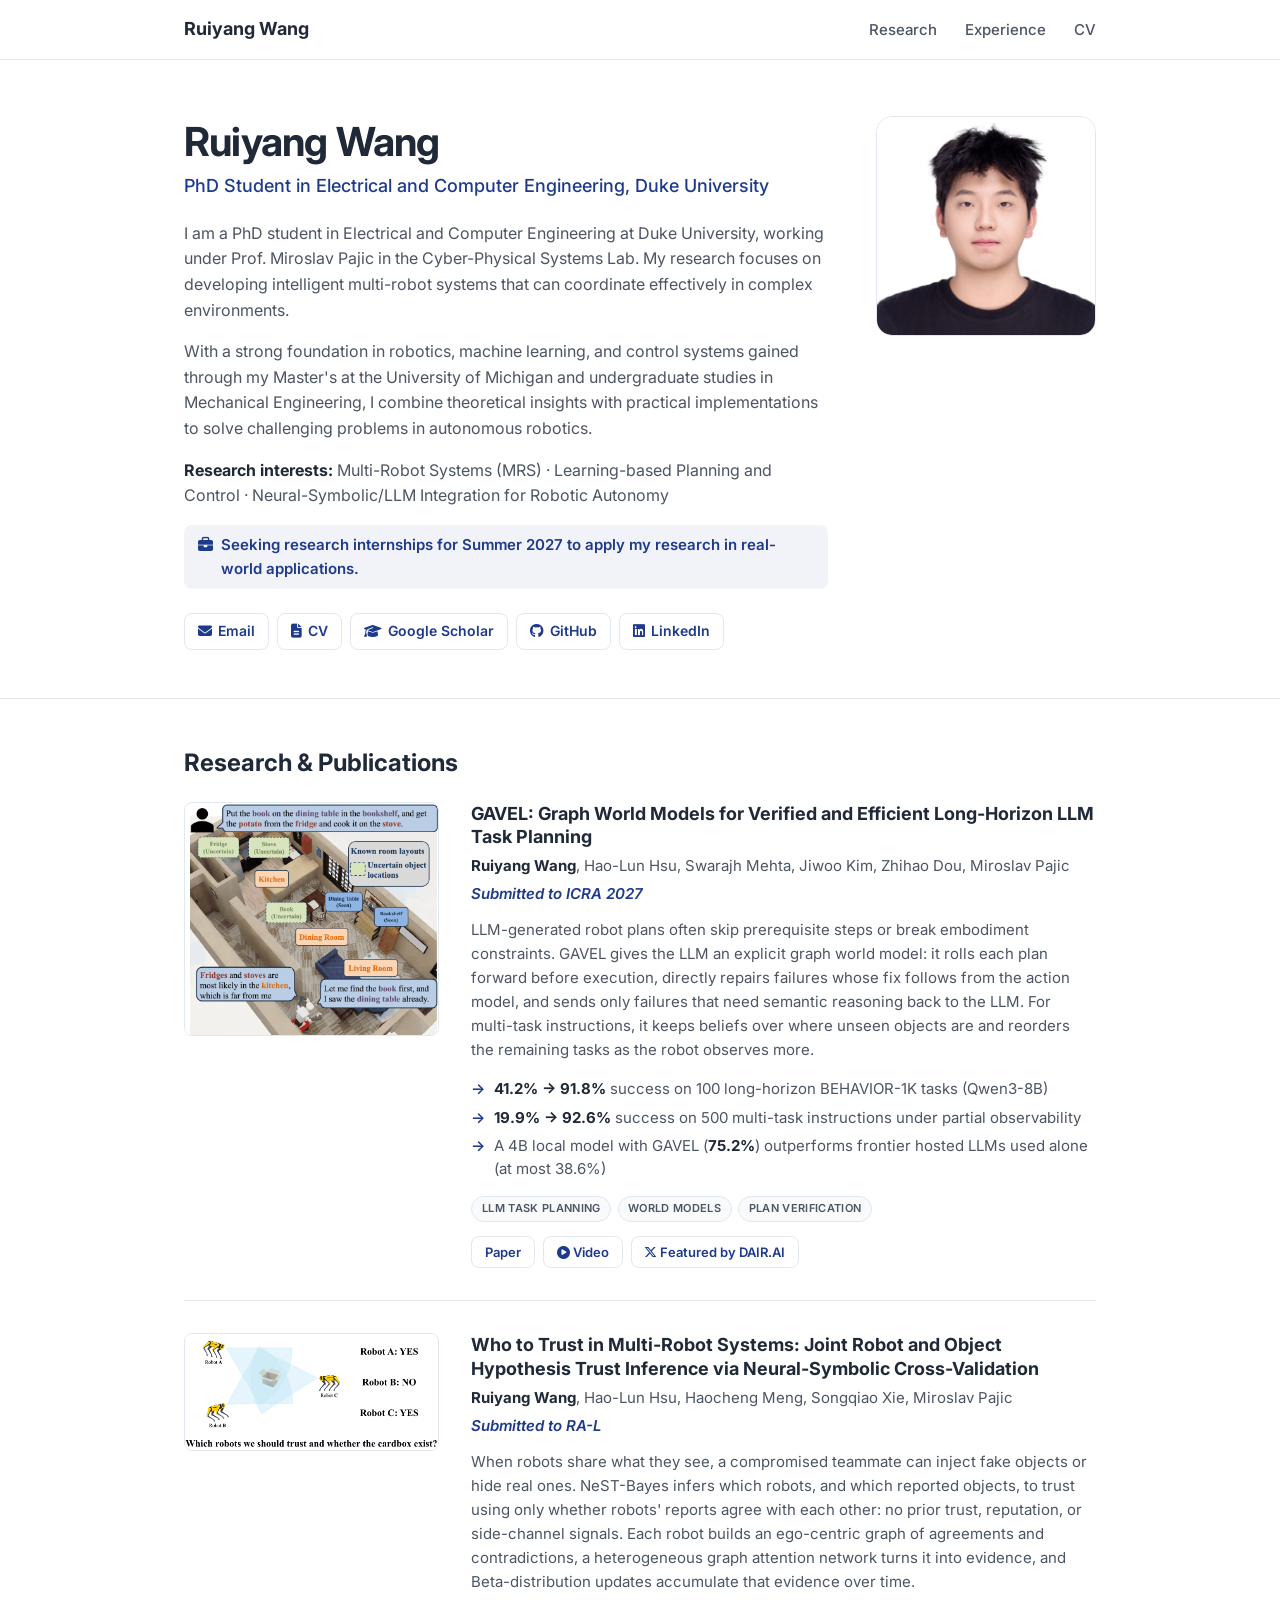
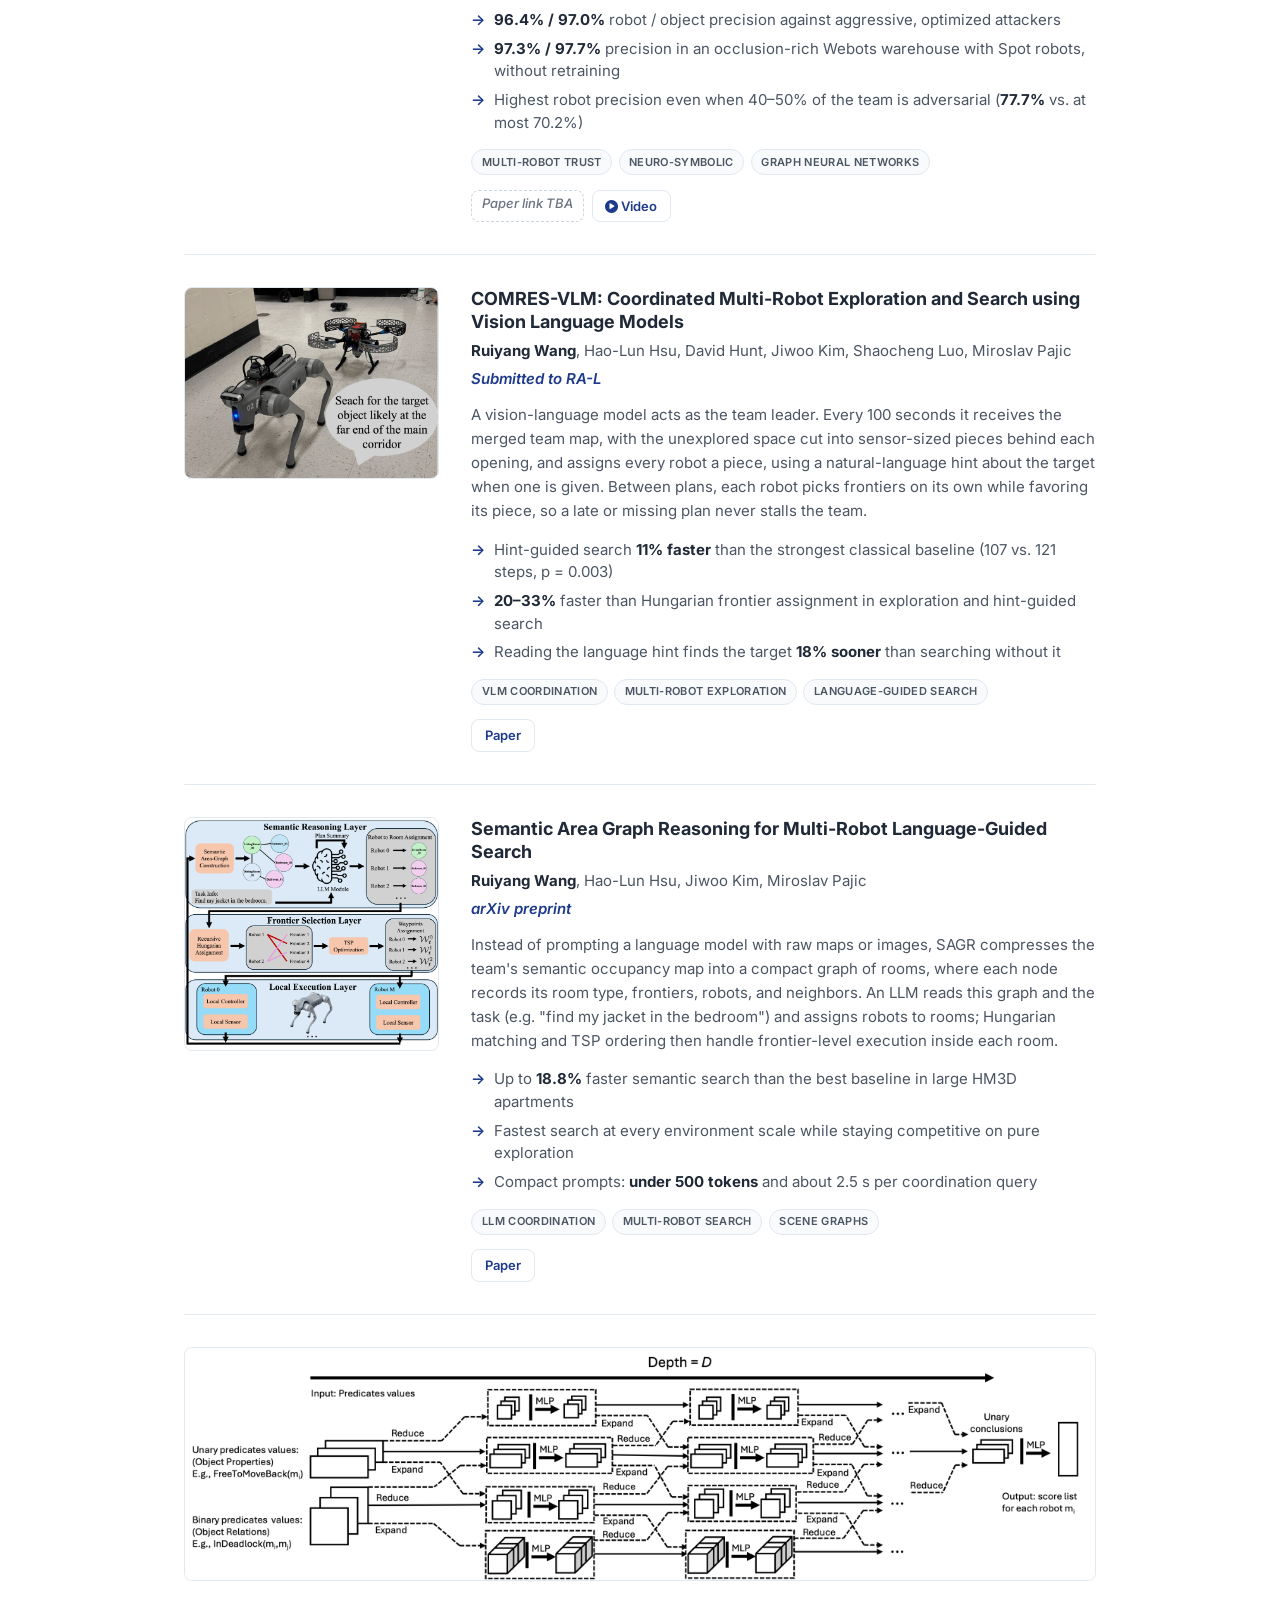
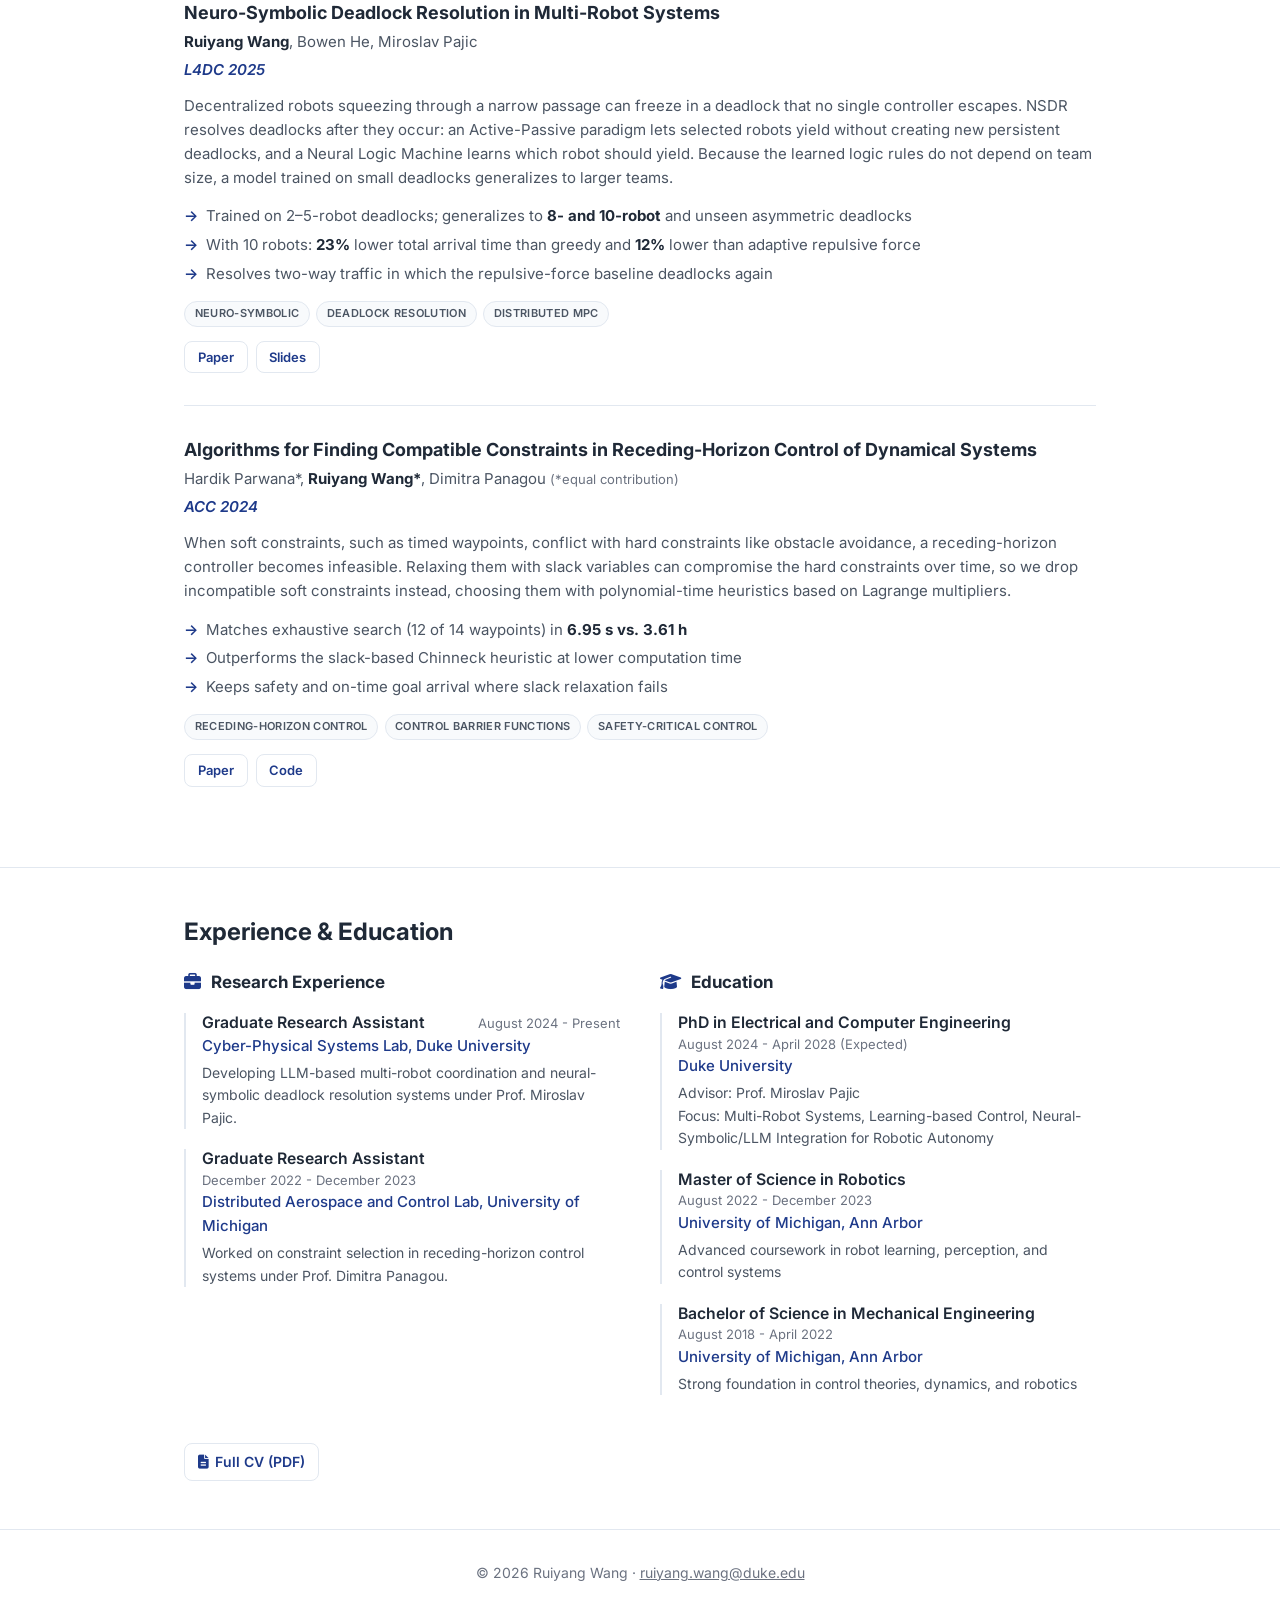
==== index.html @ 5eba997a "Add link-preview metadata and preview image Co-Authored-By: Claude Opus 5.5 (1M context) <noreply@an" ====
<!DOCTYPE html>
<html lang="en">
<head>
    <meta charset="UTF-8">
    <meta name="viewport" content="width=device-width, initial-scale=1.0">
    <title>Ruiyang Wang - Robotics PhD Student</title>
    <meta name="description" content="Duke ECE PhD student working on multi-robot systems, learning-based planning and control, and neural-symbolic/LLM integration for robotic autonomy.">
    <link rel="canonical" href="https://ruiyangwangw.github.io/">

    <!-- Link previews (LinkedIn, Slack, iMessage, email, X) -->
    <meta property="og:type" content="profile">
    <meta property="og:site_name" content="Ruiyang Wang">
    <meta property="og:title" content="Ruiyang Wang - Robotics PhD Student">
    <meta property="og:description" content="Duke ECE PhD student (Cyber-Physical Systems Lab) working on multi-robot systems, learning-based planning and control, and neural-symbolic/LLM integration for robotic autonomy. Seeking Summer 2027 research internships.">
    <meta property="og:url" content="https://ruiyangwangw.github.io/">
    <meta property="og:image" content="https://ruiyangwangw.github.io/assets/preview.jpg">
    <meta property="og:image:width" content="600">
    <meta property="og:image:height" content="600">
    <meta property="og:image:alt" content="Portrait of Ruiyang Wang">
    <meta name="twitter:card" content="summary">
    <meta name="twitter:title" content="Ruiyang Wang - Robotics PhD Student">
    <meta name="twitter:description" content="Duke ECE PhD student (Cyber-Physical Systems Lab) working on multi-robot systems, learning-based planning and control, and neural-symbolic/LLM integration for robotic autonomy. Seeking Summer 2027 research internships.">
    <meta name="twitter:image" content="https://ruiyangwangw.github.io/assets/preview.jpg">
    <link rel="stylesheet" href="css/style.css">
    <link href="https://fonts.googleapis.com/css2?family=Inter:wght@300;400;500;600;700&display=swap" rel="stylesheet">
    <link rel="stylesheet" href="https://cdnjs.cloudflare.com/ajax/libs/font-awesome/6.5.2/css/all.min.css">
</head>
<body>
    <!-- Navigation -->
    <nav class="navbar">
        <div class="nav-container">
            <a href="#home" class="nav-logo">Ruiyang Wang</a>
            <div class="nav-menu">
                <a href="#research" class="nav-link">Research</a>
                <a href="#experience" class="nav-link">Experience</a>
                <a href="assets/Ruiyang_Wang_Resume.pdf" class="nav-link" target="_blank" rel="noopener">CV</a>
            </div>
        </div>
    </nav>

    <main>
    <!-- Intro -->
    <section id="home" class="intro">
        <div class="container intro-content">
            <div class="intro-text">
                <h1 class="intro-name">Ruiyang Wang</h1>
                <p class="intro-role">PhD Student in Electrical and Computer Engineering, Duke University</p>
                <p class="intro-bio">
                    I am a PhD student in Electrical and Computer Engineering at Duke University, working under
                    Prof. Miroslav Pajic in the Cyber-Physical Systems Lab. My research focuses on developing
                    intelligent multi-robot systems that can coordinate effectively in complex environments.
                </p>
                <p class="intro-bio">
                    With a strong foundation in robotics, machine learning, and control systems gained through
                    my Master's at the University of Michigan and undergraduate studies in Mechanical Engineering,
                    I combine theoretical insights with practical implementations to solve challenging problems
                    in autonomous robotics.
                </p>
                <p class="intro-interests">
                    <strong>Research interests:</strong>
                    Multi-Robot Systems (MRS) · Learning-based Planning and Control · Neural-Symbolic/LLM Integration for Robotic Autonomy
                </p>
                <p class="intro-seeking">
                    <i class="fas fa-briefcase" aria-hidden="true"></i>
                    Seeking research internships for Summer 2027 to apply my research in real-world applications.
                </p>
                <div class="intro-links">
                    <a href="mailto:ruiyang.wang@duke.edu" class="link-button"><i class="fas fa-envelope" aria-hidden="true"></i> Email</a>
                    <a href="assets/Ruiyang_Wang_Resume.pdf" class="link-button" target="_blank" rel="noopener"><i class="fas fa-file-alt" aria-hidden="true"></i> CV</a>
                    <a href="https://scholar.google.com/citations?user=DU_sCn4AAAAJ&amp;hl=en" class="link-button" target="_blank" rel="noopener"><i class="fas fa-graduation-cap" aria-hidden="true"></i> Google Scholar</a>
                    <a href="https://github.com/RuiyangWangW" class="link-button" target="_blank" rel="noopener"><i class="fab fa-github" aria-hidden="true"></i> GitHub</a>
                    <a href="https://www.linkedin.com/in/ruiyang-wang-524124172/" class="link-button" target="_blank" rel="noopener"><i class="fab fa-linkedin" aria-hidden="true"></i> LinkedIn</a>
                </div>
            </div>
            <div class="intro-photo">
                <img src="assets/ruiyang.JPG" alt="Ruiyang Wang" class="profile-photo">
            </div>
        </div>
    </section>

    <!-- Research Section -->
    <!--
        Paper images live in assets/research/. An entry whose image is still missing can use a
        .media-placeholder div. Add class "media-wide" to an article whose figure is very wide
        so it spans the full width, or "no-media" for a text-only entry.
        Anything marked "is-placeholder" (venue, authors, paper/video links) is waiting for information.
    -->
    <section id="research" class="research">
        <div class="container">
            <h2 class="section-title">Research &amp; Publications</h2>
            <div class="research-list">
                <article class="research-item">
                    <div class="research-media">
                        <a href="assets/research/gavel.png" target="_blank" rel="noopener">
                            <img src="assets/research/gavel.png" alt="GAVEL example: a robot in an apartment with seen and uncertain object locations, reasoning about which task to do first" loading="lazy">
                        </a>
                    </div>
                    <div class="research-content">
                        <h3>GAVEL: Graph World Models for Verified and Efficient Long-Horizon LLM Task Planning</h3>
                        <p class="research-authors"><strong>Ruiyang Wang</strong>, Hao-Lun Hsu, Swarajh Mehta, Jiwoo Kim, Zhihao Dou, Miroslav Pajic</p>
                        <p class="research-venue">Submitted to ICRA 2027</p>
                        <p class="research-description">
                            LLM-generated robot plans often skip prerequisite steps or break embodiment constraints. GAVEL gives
                            the LLM an explicit graph world model: it rolls each plan forward before execution, directly repairs
                            failures whose fix follows from the action model, and sends only failures that need semantic
                            reasoning back to the LLM. For multi-task instructions, it keeps beliefs over where unseen objects
                            are and reorders the remaining tasks as the robot observes more.
                        </p>
                        <ul class="research-highlights">
                            <li><strong>41.2% → 91.8%</strong> success on 100 long-horizon BEHAVIOR-1K tasks (Qwen3-8B)</li>
                            <li><strong>19.9% → 92.6%</strong> success on 500 multi-task instructions under partial observability</li>
                            <li>A 4B local model with GAVEL (<strong>75.2%</strong>) outperforms frontier hosted LLMs used alone (at most 38.6%)</li>
                        </ul>
                        <div class="research-tags">
                            <span class="tech-tag">LLM Task Planning</span>
                            <span class="tech-tag">World Models</span>
                            <span class="tech-tag">Plan Verification</span>
                        </div>
                        <div class="research-links">
                            <a href="https://arxiv.org/pdf/2609.19315" class="research-link" target="_blank" rel="noopener">Paper</a>
                            <a href="assets/research/gavel-video.mp4" class="research-link" target="_blank" rel="noopener"><i class="fas fa-play-circle" aria-hidden="true"></i> Video</a>
                            <a href="https://x.com/dair_ai/status/2101494059898655108" class="research-link" target="_blank" rel="noopener"><i class="fab fa-x-twitter" aria-hidden="true"></i> Featured by DAIR.AI</a>
                        </div>
                    </div>
                </article>

                <article class="research-item">
                    <div class="research-media">
                        <a href="assets/research/nest-bayes.png" target="_blank" rel="noopener">
                            <img src="assets/research/nest-bayes.png" alt="Three robots report conflicting observations of a cardboard box: which robots should be trusted, and does the box exist?" loading="lazy">
                        </a>
                    </div>
                    <div class="research-content">
                        <h3>Who to Trust in Multi-Robot Systems: Joint Robot and Object Hypothesis Trust Inference via Neural-Symbolic Cross-Validation</h3>
                        <p class="research-authors"><strong>Ruiyang Wang</strong>, Hao-Lun Hsu, Haocheng Meng, Songqiao Xie, Miroslav Pajic</p>
                        <p class="research-venue">Submitted to RA-L</p>
                        <p class="research-description">
                            When robots share what they see, a compromised teammate can inject fake objects or hide real ones.
                            NeST-Bayes infers which robots, and which reported objects, to trust using only whether robots'
                            reports agree with each other: no prior trust, reputation, or side-channel signals. Each robot builds
                            an ego-centric graph of agreements and contradictions, a heterogeneous graph attention network turns
                            it into evidence, and Beta-distribution updates accumulate that evidence over time.
                        </p>
                        <ul class="research-highlights">
                            <li><strong>96.4% / 97.0%</strong> robot / object precision against aggressive, optimized attackers</li>
                            <li><strong>97.3% / 97.7%</strong> precision in an occlusion-rich Webots warehouse with Spot robots, without retraining</li>
                            <li>Highest robot precision even when 40–50% of the team is adversarial (<strong>77.7%</strong> vs. at most 70.2%)</li>
                        </ul>
                        <div class="research-tags">
                            <span class="tech-tag">Multi-Robot Trust</span>
                            <span class="tech-tag">Neuro-Symbolic</span>
                            <span class="tech-tag">Graph Neural Networks</span>
                        </div>
                        <div class="research-links">
                            <span class="research-link is-placeholder">Paper link TBA</span>
                            <a href="assets/research/nest-bayes-video.mp4" class="research-link" target="_blank" rel="noopener"><i class="fas fa-play-circle" aria-hidden="true"></i> Video</a>
                        </div>
                    </div>
                </article>

                <article class="research-item">
                    <div class="research-media">
                        <a href="assets/research/comres-vlm.jpg" target="_blank" rel="noopener">
                            <img src="assets/research/comres-vlm.jpg" alt="A Unitree Go2 quadruped and an X500 drone given a language hint to search for a target at the far end of the main corridor" loading="lazy">
                        </a>
                    </div>
                    <div class="research-content">
                        <h3>COMRES-VLM: Coordinated Multi-Robot Exploration and Search using Vision Language Models</h3>
                        <p class="research-authors"><strong>Ruiyang Wang</strong>, Hao-Lun Hsu, David Hunt, Jiwoo Kim, Shaocheng Luo, Miroslav Pajic</p>
                        <p class="research-venue">Submitted to RA-L</p>
                        <p class="research-description">
                            A vision-language model acts as the team leader. Every 100 seconds it receives the merged team map,
                            with the unexplored space cut into sensor-sized pieces behind each opening, and assigns every robot a
                            piece, using a natural-language hint about the target when one is given. Between plans, each robot
                            picks frontiers on its own while favoring its piece, so a late or missing plan never stalls the team.
                        </p>
                        <ul class="research-highlights">
                            <li>Hint-guided search <strong>11% faster</strong> than the strongest classical baseline (107 vs. 121 steps, p = 0.003)</li>
                            <li><strong>20–33%</strong> faster than Hungarian frontier assignment in exploration and hint-guided search</li>
                            <li>Reading the language hint finds the target <strong>18% sooner</strong> than searching without it</li>
                        </ul>
                        <div class="research-tags">
                            <span class="tech-tag">VLM Coordination</span>
                            <span class="tech-tag">Multi-Robot Exploration</span>
                            <span class="tech-tag">Language-Guided Search</span>
                        </div>
                        <div class="research-links">
                            <a href="https://arxiv.org/abs/2509.26324" class="research-link" target="_blank" rel="noopener">Paper</a>
                        </div>
                    </div>
                </article>

                <article class="research-item">
                    <div class="research-media">
                        <a href="assets/research/sagr.png" target="_blank" rel="noopener">
                            <img src="assets/research/sagr.png" alt="SAGR framework: a semantic reasoning layer where an LLM assigns robots to rooms from a semantic area graph, a frontier selection layer using recursive Hungarian assignment and TSP, and a local execution layer on each robot" loading="lazy">
                        </a>
                    </div>
                    <div class="research-content">
                        <h3>Semantic Area Graph Reasoning for Multi-Robot Language-Guided Search</h3>
                        <p class="research-authors"><strong>Ruiyang Wang</strong>, Hao-Lun Hsu, Jiwoo Kim, Miroslav Pajic</p>
                        <p class="research-venue">arXiv preprint</p>
                        <p class="research-description">
                            Instead of prompting a language model with raw maps or images, SAGR compresses the team's semantic
                            occupancy map into a compact graph of rooms, where each node records its room type, frontiers, robots,
                            and neighbors. An LLM reads this graph and the task (e.g. "find my jacket in the bedroom") and assigns
                            robots to rooms; Hungarian matching and TSP ordering then handle frontier-level execution inside each room.
                        </p>
                        <ul class="research-highlights">
                            <li>Up to <strong>18.8%</strong> faster semantic search than the best baseline in large HM3D apartments</li>
                            <li>Fastest search at every environment scale while staying competitive on pure exploration</li>
                            <li>Compact prompts: <strong>under 500 tokens</strong> and about 2.5 s per coordination query</li>
                        </ul>
                        <div class="research-tags">
                            <span class="tech-tag">LLM Coordination</span>
                            <span class="tech-tag">Multi-Robot Search</span>
                            <span class="tech-tag">Scene Graphs</span>
                        </div>
                        <div class="research-links">
                            <a href="https://arxiv.org/pdf/2604.16263" class="research-link" target="_blank" rel="noopener">Paper</a>
                        </div>
                    </div>
                </article>

                <article class="research-item media-wide">
                    <div class="research-media">
                        <a href="assets/research/nsdr.png" target="_blank" rel="noopener">
                            <img src="assets/research/nsdr.png" alt="Neural Logic Machine pipeline: unary and binary predicate values pass through expand/reduce MLP layers to produce a score for each robot" loading="lazy">
                        </a>
                    </div>
                    <div class="research-content">
                        <h3>Neuro-Symbolic Deadlock Resolution in Multi-Robot Systems</h3>
                        <p class="research-authors"><strong>Ruiyang Wang</strong>, Bowen He, Miroslav Pajic</p>
                        <p class="research-venue">L4DC 2025</p>
                        <p class="research-description">
                            Decentralized robots squeezing through a narrow passage can freeze in a deadlock that no single
                            controller escapes. NSDR resolves deadlocks after they occur: an Active-Passive paradigm lets selected
                            robots yield without creating new persistent deadlocks, and a Neural Logic Machine learns which robot
                            should yield. Because the learned logic rules do not depend on team size, a model trained on small
                            deadlocks generalizes to larger teams.
                        </p>
                        <ul class="research-highlights">
                            <li>Trained on 2–5-robot deadlocks; generalizes to <strong>8- and 10-robot</strong> and unseen asymmetric deadlocks</li>
                            <li>With 10 robots: <strong>23%</strong> lower total arrival time than greedy and <strong>12%</strong> lower than adaptive repulsive force</li>
                            <li>Resolves two-way traffic in which the repulsive-force baseline deadlocks again</li>
                        </ul>
                        <div class="research-tags">
                            <span class="tech-tag">Neuro-Symbolic</span>
                            <span class="tech-tag">Deadlock Resolution</span>
                            <span class="tech-tag">Distributed MPC</span>
                        </div>
                        <div class="research-links">
                            <a href="https://proceedings.mlr.press/v283/wang25f.html" class="research-link" target="_blank" rel="noopener">Paper</a>
                            <a href="assets/Deadlock Resolution of Multi-robot Systems using Neural Logic Machines.pptx" class="research-link">Slides</a>
                        </div>
                    </div>
                </article>

                <article class="research-item no-media">
                    <div class="research-content">
                        <h3>Algorithms for Finding Compatible Constraints in Receding-Horizon Control of Dynamical Systems</h3>
                        <p class="research-authors">Hardik Parwana*, <strong>Ruiyang Wang*</strong>, Dimitra Panagou <span class="equal-contrib">(*equal contribution)</span></p>
                        <p class="research-venue">ACC 2024</p>
                        <p class="research-description">
                            When soft constraints, such as timed waypoints, conflict with hard constraints like obstacle avoidance,
                            a receding-horizon controller becomes infeasible. Relaxing them with slack variables can compromise the hard
                            constraints over time, so we drop incompatible soft constraints instead, choosing them with polynomial-time
                            heuristics based on Lagrange multipliers.
                        </p>
                        <ul class="research-highlights">
                            <li>Matches exhaustive search (12 of 14 waypoints) in <strong>6.95 s vs. 3.61 h</strong></li>
                            <li>Outperforms the slack-based Chinneck heuristic at lower computation time</li>
                            <li>Keeps safety and on-time goal arrival where slack relaxation fails</li>
                        </ul>
                        <div class="research-tags">
                            <span class="tech-tag">Receding-Horizon Control</span>
                            <span class="tech-tag">Control Barrier Functions</span>
                            <span class="tech-tag">Safety-Critical Control</span>
                        </div>
                        <div class="research-links">
                            <a href="https://ieeexplore.ieee.org/abstract/document/10644243" class="research-link" target="_blank" rel="noopener">Paper</a>
                            <a href="https://github.com/RuiyangWangW/Compatible_Constraint_Selection" class="research-link" target="_blank" rel="noopener">Code</a>
                        </div>
                    </div>
                </article>
            </div>
        </div>
    </section>

    <!-- Experience & Education Section -->
    <section id="experience" class="experience">
        <div class="container">
            <h2 class="section-title">Experience &amp; Education</h2>
            <div class="experience-grid">
                <div class="timeline">
                    <h3><i class="fas fa-briefcase" aria-hidden="true"></i> Research Experience</h3>
                    <div class="timeline-item">
                        <div class="timeline-head">
                            <h4>Graduate Research Assistant</h4>
                            <span class="timeline-date">August 2024 - Present</span>
                        </div>
                        <p class="timeline-org">Cyber-Physical Systems Lab, Duke University</p>
                        <p class="timeline-desc">
                            Developing LLM-based multi-robot coordination and neural-symbolic
                            deadlock resolution systems under Prof. Miroslav Pajic.
                        </p>
                    </div>
                    <div class="timeline-item">
                        <div class="timeline-head">
                            <h4>Graduate Research Assistant</h4>
                            <span class="timeline-date">December 2022 - December 2023</span>
                        </div>
                        <p class="timeline-org">Distributed Aerospace and Control Lab, University of Michigan</p>
                        <p class="timeline-desc">
                            Worked on constraint selection in receding-horizon control systems
                            under Prof. Dimitra Panagou.
                        </p>
                    </div>
                </div>

                <div class="timeline">
                    <h3><i class="fas fa-graduation-cap" aria-hidden="true"></i> Education</h3>
                    <div class="timeline-item">
                        <div class="timeline-head">
                            <h4>PhD in Electrical and Computer Engineering</h4>
                            <span class="timeline-date">August 2024 - April 2028 (Expected)</span>
                        </div>
                        <p class="timeline-org">Duke University</p>
                        <p class="timeline-desc">
                            Advisor: Prof. Miroslav Pajic<br>
                            Focus: Multi-Robot Systems, Learning-based Control, Neural-Symbolic/LLM Integration for Robotic Autonomy
                        </p>
                    </div>
                    <div class="timeline-item">
                        <div class="timeline-head">
                            <h4>Master of Science in Robotics</h4>
                            <span class="timeline-date">August 2022 - December 2023</span>
                        </div>
                        <p class="timeline-org">University of Michigan, Ann Arbor</p>
                        <p class="timeline-desc">Advanced coursework in robot learning, perception, and control systems</p>
                    </div>
                    <div class="timeline-item">
                        <div class="timeline-head">
                            <h4>Bachelor of Science in Mechanical Engineering</h4>
                            <span class="timeline-date">August 2018 - April 2022</span>
                        </div>
                        <p class="timeline-org">University of Michigan, Ann Arbor</p>
                        <p class="timeline-desc">Strong foundation in control theories, dynamics, and robotics</p>
                    </div>
                </div>
            </div>
            <a href="assets/Ruiyang_Wang_Resume.pdf" class="link-button" target="_blank" rel="noopener"><i class="fas fa-file-alt" aria-hidden="true"></i> Full CV (PDF)</a>
        </div>
    </section>
    </main>

    <!-- Footer -->
    <footer class="footer">
        <div class="container">
            <p>&copy; 2026 Ruiyang Wang · <a href="mailto:ruiyang.wang@duke.edu">ruiyang.wang@duke.edu</a></p>
        </div>
    </footer>
</body>
</html>
---- css/style.css ----
/* Reset and Base Styles */
* {
    margin: 0;
    padding: 0;
    box-sizing: border-box;
}

:root {
    --primary-color: #1e3a8a;
    --secondary-color: #3b82f6;
    --text-primary: #1f2937;
    --text-secondary: #4b5563;
    --text-light: #6b7280;
    --background-primary: #ffffff;
    --background-secondary: #f8fafc;
    --background-accent: #f1f5f9;
    --border-color: #e2e8f0;
    --placeholder-color: #cbd5e1;
    --nav-height: 60px;
}

html {
    scroll-behavior: smooth;
}

@media (prefers-reduced-motion: reduce) {
    html {
        scroll-behavior: auto;
    }
}

body {
    font-family: 'Inter', -apple-system, BlinkMacSystemFont, 'Segoe UI', Roboto, sans-serif;
    font-size: 16px;
    line-height: 1.6;
    color: var(--text-primary);
    background-color: var(--background-primary);
}

a {
    color: var(--primary-color);
}

.container {
    max-width: 960px;
    margin: 0 auto;
    padding: 0 24px;
}

section {
    scroll-margin-top: var(--nav-height);
}

/* Typography */
h1, h2, h3, h4 {
    line-height: 1.3;
    color: var(--text-primary);
}

.section-title {
    font-size: 1.5rem;
    font-weight: 700;
    margin-bottom: 1.5rem;
}

/* Shared outlined link button (intro links, CV) */
.link-button {
    display: inline-flex;
    align-items: center;
    gap: 0.4rem;
    padding: 0.4rem 0.8rem;
    border: 1px solid var(--border-color);
    border-radius: 8px;
    background: var(--background-primary);
    color: var(--primary-color);
    font-size: 0.875rem;
    font-weight: 600;
    text-decoration: none;
    transition: background-color 0.2s ease, color 0.2s ease, border-color 0.2s ease;
}

.link-button:hover {
    background: var(--primary-color);
    border-color: var(--primary-color);
    color: white;
}

/* Navigation */
.navbar {
    position: sticky;
    top: 0;
    z-index: 100;
    height: var(--nav-height);
    background: rgba(255, 255, 255, 0.92);
    backdrop-filter: blur(10px);
    border-bottom: 1px solid var(--border-color);
}

.nav-container {
    max-width: 960px;
    height: 100%;
    margin: 0 auto;
    padding: 0 24px;
    display: flex;
    justify-content: space-between;
    align-items: center;
}

.nav-logo {
    font-size: 1.125rem;
    font-weight: 700;
    color: var(--text-primary);
    text-decoration: none;
}

.nav-menu {
    display: flex;
    gap: 1.75rem;
}

.nav-link {
    color: var(--text-secondary);
    font-size: 0.9375rem;
    font-weight: 500;
    text-decoration: none;
    transition: color 0.2s ease;
}

.nav-link:hover {
    color: var(--primary-color);
}

/* Intro */
.intro {
    padding: 3.5rem 0 3rem;
}

.intro-content {
    display: grid;
    grid-template-columns: minmax(0, 1fr) 220px;
    gap: 3rem;
    align-items: start;
}

.intro-name {
    font-size: 2.5rem;
    font-weight: 700;
    letter-spacing: -0.02em;
    margin-bottom: 0.25rem;
}

.intro-role {
    font-size: 1.125rem;
    font-weight: 500;
    color: var(--primary-color);
    margin-bottom: 1.25rem;
}

.intro-bio {
    color: var(--text-secondary);
    margin-bottom: 1rem;
}

.intro-interests {
    color: var(--text-secondary);
    margin-bottom: 1rem;
}

.intro-interests strong {
    color: var(--text-primary);
}

.intro-seeking {
    display: inline-flex;
    align-items: baseline;
    gap: 0.5rem;
    padding: 0.5rem 0.875rem;
    margin-bottom: 1.5rem;
    border-radius: 8px;
    background: rgba(30, 58, 138, 0.06);
    color: var(--primary-color);
    font-weight: 600;
    font-size: 0.9375rem;
}

.intro-links {
    display: flex;
    flex-wrap: wrap;
    gap: 0.5rem;
}

.profile-photo {
    display: block;
    width: 100%;
    aspect-ratio: 1;
    object-fit: cover;
    border-radius: 16px;
    border: 1px solid var(--border-color);
}

/* Sections below the intro */
.research,
.experience {
    padding: 3rem 0;
    border-top: 1px solid var(--border-color);
}

/* Research entries: image on the left (about 28%), text on the right */
.research-item {
    display: grid;
    grid-template-columns: 28% minmax(0, 1fr);
    gap: 2rem;
    padding: 2rem 0;
    border-top: 1px solid var(--border-color);
}

.research-item:first-child {
    border-top: none;
    padding-top: 0;
}

/* Visual slot: holds a linked <img>, a <video>, or .media-placeholder */
.research-media > a {
    display: block;
}

.research-media img,
.research-media video {
    display: block;
    width: 100%;
    height: auto;
    border: 1px solid var(--border-color);
    border-radius: 8px;
    background: var(--background-primary);
}

.media-placeholder {
    display: flex;
    flex-direction: column;
    align-items: center;
    justify-content: center;
    gap: 0.5rem;
    width: 100%;
    aspect-ratio: 16 / 10;
    padding: 1rem;
    border: 2px dashed var(--placeholder-color);
    border-radius: 8px;
    color: var(--text-light);
    font-size: 0.8125rem;
    text-align: center;
}

.media-placeholder i {
    font-size: 1.5rem;
    color: #94a3b8;
}

/* Very wide figures span the full width above the text */
.research-item.media-wide,
.research-item.no-media {
    grid-template-columns: minmax(0, 1fr);
}

.research-item.media-wide {
    gap: 1.25rem;
}

.research-content h3 {
    font-size: 1.125rem;
    font-weight: 700;
    margin-bottom: 0.35rem;
}

.research-authors {
    color: var(--text-secondary);
    font-size: 0.9375rem;
    margin-bottom: 0.25rem;
}

.research-authors strong {
    color: var(--text-primary);
}

.equal-contrib {
    color: var(--text-light);
    font-size: 0.8125rem;
}

.research-venue {
    color: var(--primary-color);
    font-size: 0.9375rem;
    font-weight: 600;
    font-style: italic;
    margin-bottom: 0.75rem;
}

.research-description {
    color: var(--text-secondary);
    font-size: 0.9375rem;
    margin-bottom: 0.75rem;
}

.research-highlights {
    list-style: none;
    margin-bottom: 0.75rem;
}

.research-highlights li {
    position: relative;
    padding: 0.2rem 0 0.2rem 1.4rem;
    color: var(--text-secondary);
    font-size: 0.9375rem;
    line-height: 1.5;
}

.research-highlights li::before {
    content: '→';
    position: absolute;
    left: 0;
    color: var(--primary-color);
    font-weight: 600;
}

.research-highlights strong {
    color: var(--text-primary);
}

.research-tags {
    display: flex;
    flex-wrap: wrap;
    gap: 0.4rem;
    margin-bottom: 0.9rem;
}

.tech-tag {
    padding: 0.2rem 0.6rem;
    border: 1px solid var(--border-color);
    border-radius: 999px;
    background: var(--background-secondary);
    color: var(--text-secondary);
    font-size: 0.6875rem;
    font-weight: 600;
    text-transform: uppercase;
    letter-spacing: 0.03em;
}

.research-links {
    display: flex;
    flex-wrap: wrap;
    gap: 0.5rem;
}

.research-link {
    padding: 0.3rem 0.8rem;
    border: 1px solid var(--border-color);
    border-radius: 8px;
    color: var(--primary-color);
    font-size: 0.8125rem;
    font-weight: 600;
    text-decoration: none;
    transition: background-color 0.2s ease, color 0.2s ease;
}

a.research-link:hover {
    background: var(--primary-color);
    border-color: var(--primary-color);
    color: white;
}

/* Fields still waiting for information */
.research-venue.is-placeholder,
.research-authors.is-placeholder,
.research-link.is-placeholder {
    display: inline-block;
    padding: 0.15rem 0.6rem;
    border: 1px dashed var(--placeholder-color);
    border-radius: 8px;
    color: var(--text-light);
    font-style: italic;
    font-weight: 500;
}

/* Experience & Education Section */
.experience-grid {
    display: grid;
    grid-template-columns: repeat(2, minmax(0, 1fr));
    gap: 2.5rem;
    margin-bottom: 1.75rem;
}

.timeline h3 {
    display: flex;
    align-items: center;
    gap: 0.6rem;
    font-size: 1.0625rem;
    font-weight: 700;
    margin-bottom: 1.25rem;
}

.timeline h3 i {
    color: var(--primary-color);
}

.timeline-item {
    padding-left: 1rem;
    margin-bottom: 1.25rem;
    border-left: 2px solid var(--border-color);
}

.timeline-head {
    display: flex;
    flex-wrap: wrap;
    justify-content: space-between;
    align-items: baseline;
    column-gap: 1rem;
}

.timeline-head h4 {
    font-size: 0.9875rem;
    font-weight: 600;
}

.timeline-date {
    color: var(--text-light);
    font-size: 0.8125rem;
    white-space: nowrap;
}

.timeline-org {
    color: var(--primary-color);
    font-size: 0.9375rem;
    font-weight: 500;
}

.timeline-desc {
    color: var(--text-secondary);
    font-size: 0.875rem;
    margin-top: 0.25rem;
}

/* Footer */
.footer {
    padding: 2rem 0;
    border-top: 1px solid var(--border-color);
    color: var(--text-light);
    font-size: 0.875rem;
    text-align: center;
}

.footer a {
    color: inherit;
}

/* Responsive Design */
@media (max-width: 768px) {
    .intro {
        padding-top: 2.5rem;
    }

    .intro-content {
        grid-template-columns: minmax(0, 1fr);
        gap: 1.5rem;
    }

    .intro-photo {
        order: -1;
    }

    .profile-photo {
        width: 140px;
    }

    .intro-name {
        font-size: 2rem;
    }

    .research-item {
        grid-template-columns: minmax(0, 1fr);
        gap: 1rem;
    }

    .experience-grid {
        grid-template-columns: minmax(0, 1fr);
        gap: 1.5rem;
    }
}

@media (max-width: 560px) {
    .nav-logo {
        display: none;
    }

    .nav-container {
        justify-content: center;
    }

    .nav-menu {
        gap: 1.25rem;
    }

    .container,
    .nav-container {
        padding: 0 16px;
    }
}
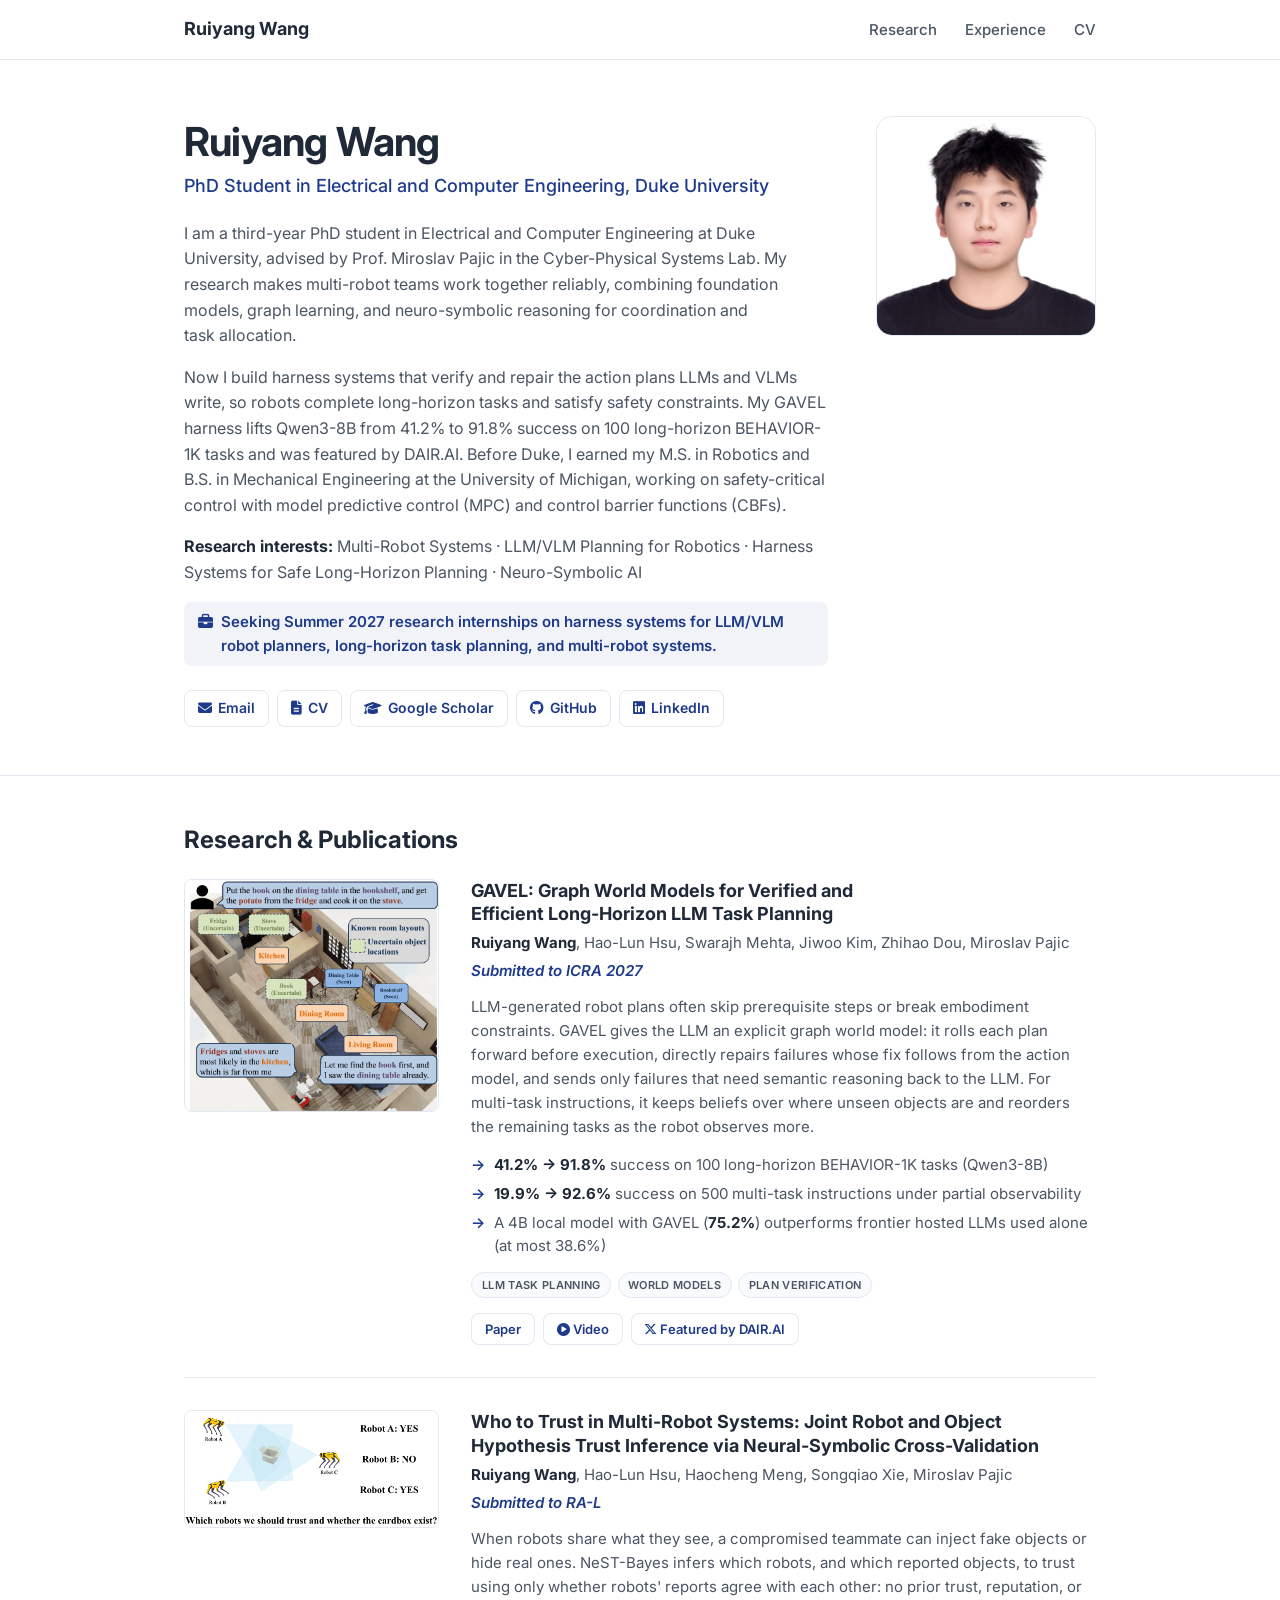
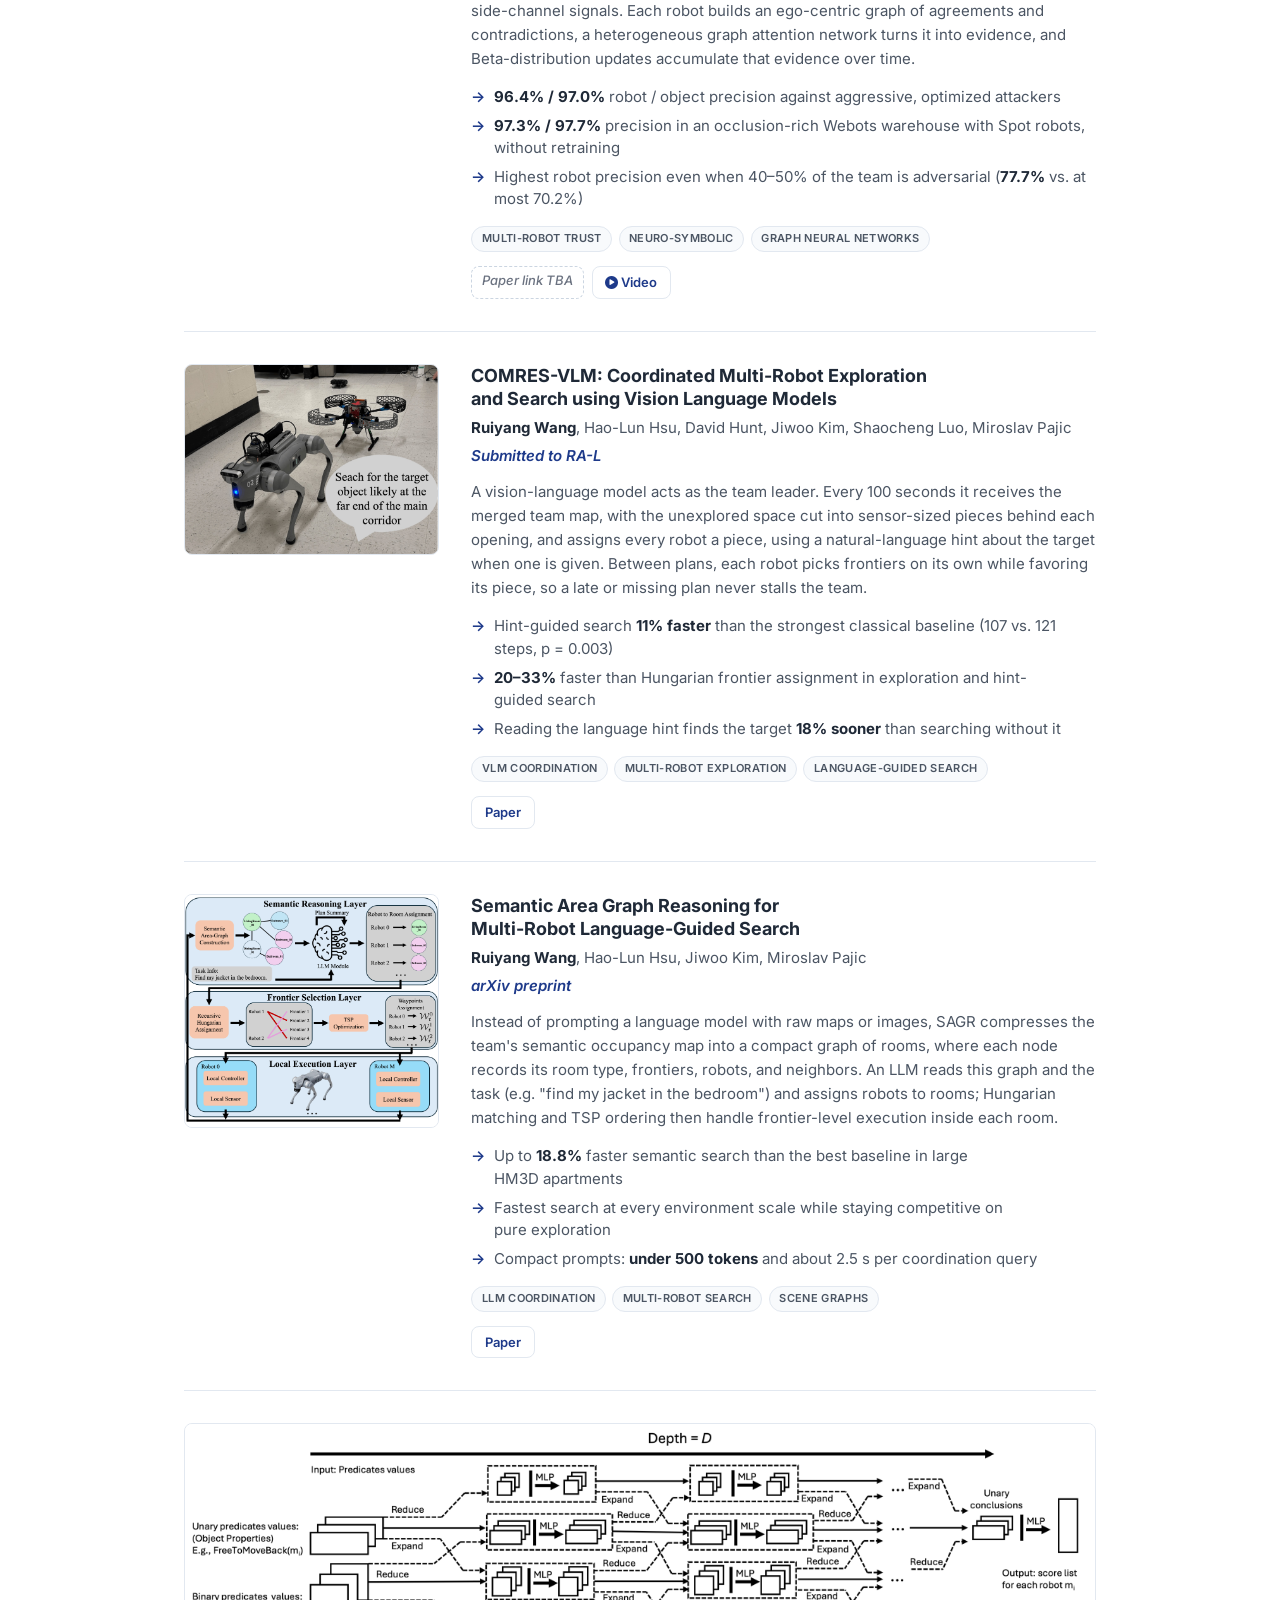
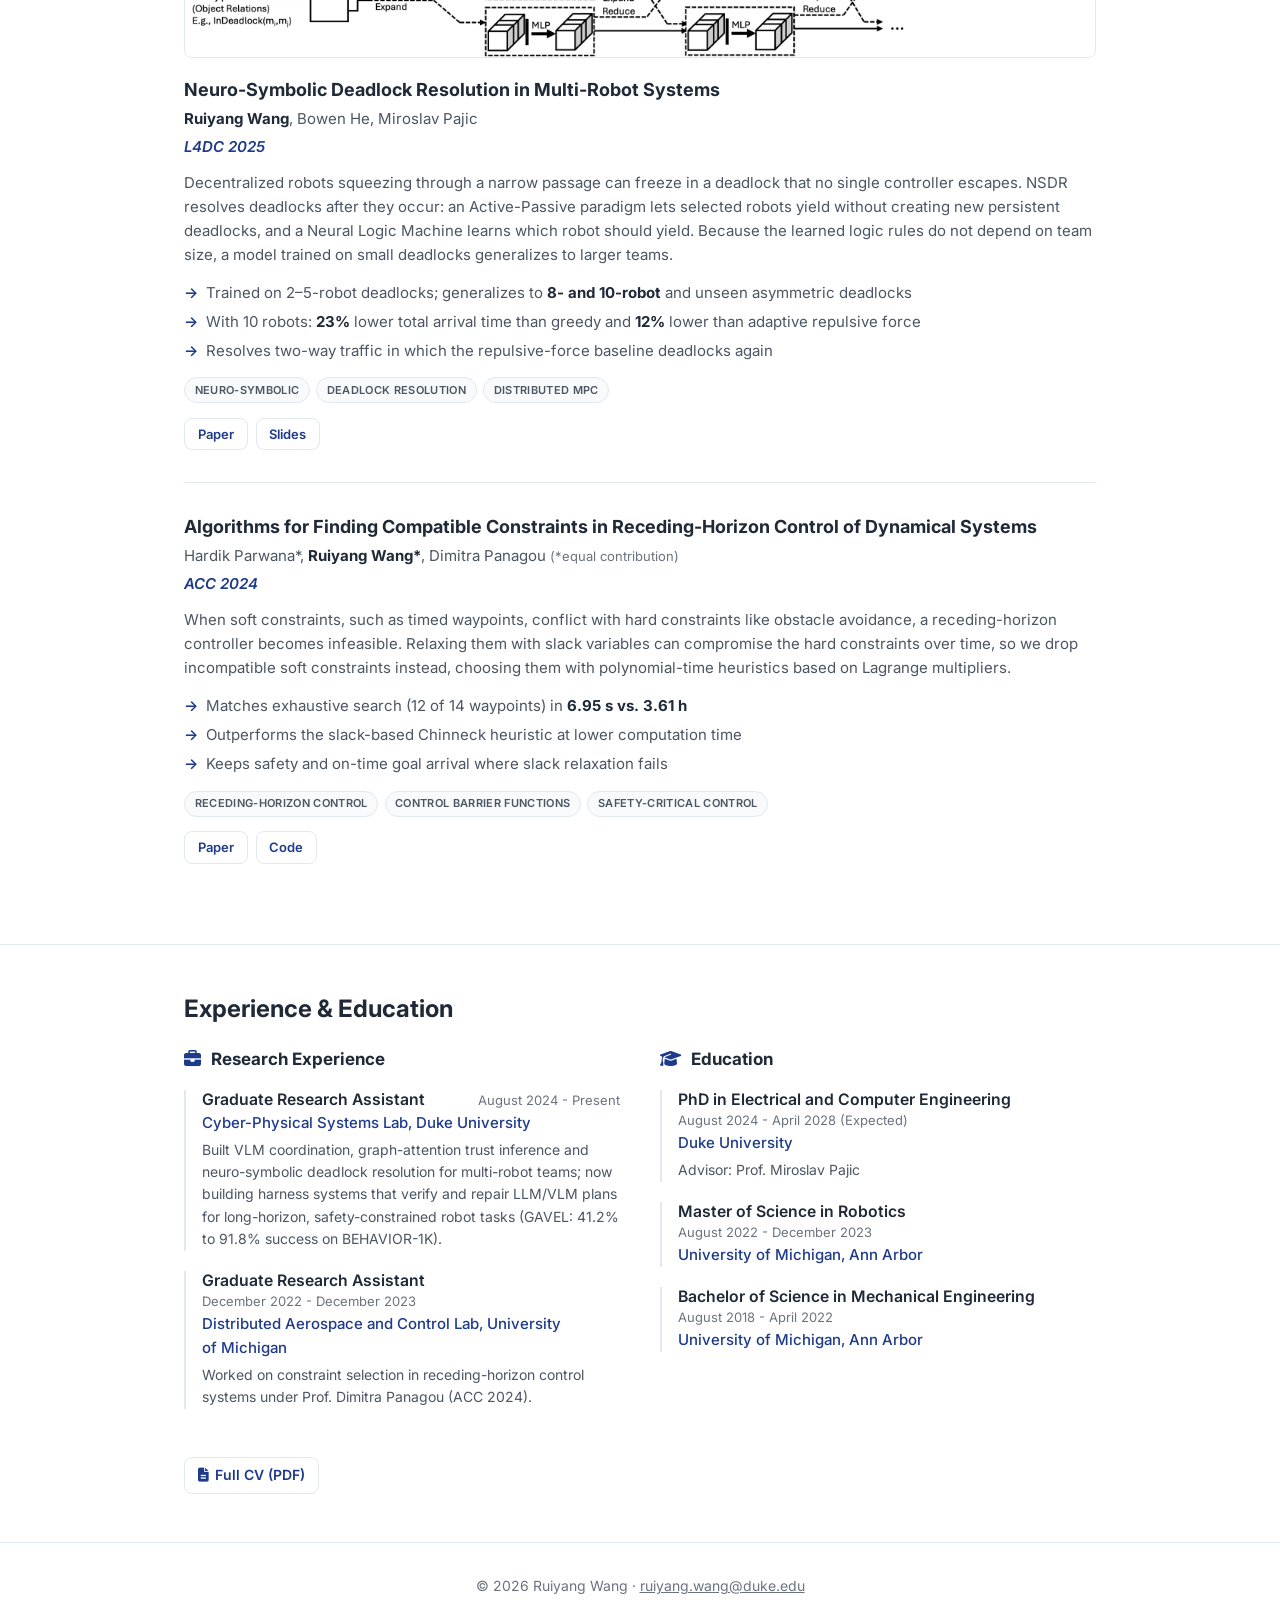
==== commit f5752373: "Rewrite intro bio, refresh experience, slides as PDF, fix orphan lines - New bio, research interests" ====
--- a/index.html
+++ b/index.html
@@ -4,14 +4,14 @@
     <meta charset="UTF-8">
     <meta name="viewport" content="width=device-width, initial-scale=1.0">
     <title>Ruiyang Wang - Robotics PhD Student</title>
-    <meta name="description" content="Duke ECE PhD student working on multi-robot systems, learning-based planning and control, and neural-symbolic/LLM integration for robotic autonomy.">
+    <meta name="description" content="Ruiyang Wang is a Duke ECE PhD student building harness systems for LLM/VLM robot planners, with work on multi-robot coordination, trust and deadlocks.">
     <link rel="canonical" href="https://ruiyangwangw.github.io/">
 
     <!-- Link previews (LinkedIn, Slack, iMessage, email, X) -->
     <meta property="og:type" content="profile">
     <meta property="og:site_name" content="Ruiyang Wang">
     <meta property="og:title" content="Ruiyang Wang - Robotics PhD Student">
-    <meta property="og:description" content="Duke ECE PhD student (Cyber-Physical Systems Lab) working on multi-robot systems, learning-based planning and control, and neural-symbolic/LLM integration for robotic autonomy. Seeking Summer 2027 research internships.">
+    <meta property="og:description" content="Ruiyang Wang is a Duke ECE PhD student building harness systems for LLM/VLM robot planners, with work on multi-robot coordination, trust and deadlocks. Seeking Summer 2027 research internships.">
     <meta property="og:url" content="https://ruiyangwangw.github.io/">
     <meta property="og:image" content="https://ruiyangwangw.github.io/assets/preview.jpg">
     <meta property="og:image:width" content="600">
@@ -19,7 +19,7 @@
     <meta property="og:image:alt" content="Portrait of Ruiyang Wang">
     <meta name="twitter:card" content="summary">
     <meta name="twitter:title" content="Ruiyang Wang - Robotics PhD Student">
-    <meta name="twitter:description" content="Duke ECE PhD student (Cyber-Physical Systems Lab) working on multi-robot systems, learning-based planning and control, and neural-symbolic/LLM integration for robotic autonomy. Seeking Summer 2027 research internships.">
+    <meta name="twitter:description" content="Ruiyang Wang is a Duke ECE PhD student building harness systems for LLM/VLM robot planners, with work on multi-robot coordination, trust and deadlocks. Seeking Summer 2027 research internships.">
     <meta name="twitter:image" content="https://ruiyangwangw.github.io/assets/preview.jpg">
     <link rel="stylesheet" href="css/style.css">
     <link href="https://fonts.googleapis.com/css2?family=Inter:wght@300;400;500;600;700&display=swap" rel="stylesheet">
@@ -46,23 +46,26 @@
                 <h1 class="intro-name">Ruiyang Wang</h1>
                 <p class="intro-role">PhD Student in Electrical and Computer Engineering, Duke University</p>
                 <p class="intro-bio">
-                    I am a PhD student in Electrical and Computer Engineering at Duke University, working under
-                    Prof. Miroslav Pajic in the Cyber-Physical Systems Lab. My research focuses on developing
-                    intelligent multi-robot systems that can coordinate effectively in complex environments.
+                    I am a third-year PhD student in Electrical and Computer Engineering at Duke University,
+                    advised by Prof. Miroslav Pajic in the Cyber-Physical Systems Lab. My research makes
+                    multi-robot teams work together reliably, combining foundation models, graph learning, and
+                    neuro-symbolic reasoning for coordination and task allocation.
                 </p>
                 <p class="intro-bio">
-                    With a strong foundation in robotics, machine learning, and control systems gained through
-                    my Master's at the University of Michigan and undergraduate studies in Mechanical Engineering,
-                    I combine theoretical insights with practical implementations to solve challenging problems
-                    in autonomous robotics.
+                    Now I build harness systems that verify and repair the action plans LLMs and VLMs write,
+                    so robots complete long-horizon tasks and satisfy safety constraints. My GAVEL harness
+                    lifts Qwen3-8B from 41.2% to 91.8% success on 100 long-horizon BEHAVIOR-1K tasks and was
+                    featured by DAIR.AI. Before Duke, I earned my M.S. in Robotics and B.S. in Mechanical
+                    Engineering at the University of Michigan, working on
+                    safety-critical control with model predictive control (MPC) and control barrier functions (CBFs).
                 </p>
                 <p class="intro-interests">
                     <strong>Research interests:</strong>
-                    Multi-Robot Systems (MRS) · Learning-based Planning and Control · Neural-Symbolic/LLM Integration for Robotic Autonomy
+                    Multi-Robot Systems · LLM/VLM Planning for Robotics · Harness Systems for Safe Long-Horizon Planning · Neuro-Symbolic AI
                 </p>
                 <p class="intro-seeking">
                     <i class="fas fa-briefcase" aria-hidden="true"></i>
-                    Seeking research internships for Summer 2027 to apply my research in real-world applications.
+                    Seeking Summer 2027 research internships on harness systems for LLM/VLM robot planners, long-horizon task planning, and multi-robot systems.
                 </p>
                 <div class="intro-links">
                     <a href="mailto:ruiyang.wang@duke.edu" class="link-button"><i class="fas fa-envelope" aria-hidden="true"></i> Email</a>
@@ -251,7 +254,7 @@
                         </div>
                         <div class="research-links">
                             <a href="https://proceedings.mlr.press/v283/wang25f.html" class="research-link" target="_blank" rel="noopener">Paper</a>
-                            <a href="assets/Deadlock Resolution of Multi-robot Systems using Neural Logic Machines.pptx" class="research-link">Slides</a>
+                            <a href="assets/nsdr-slides.pdf" class="research-link" target="_blank" rel="noopener">Slides</a>
                         </div>
                     </div>
                 </article>
@@ -301,8 +304,10 @@
                         </div>
                         <p class="timeline-org">Cyber-Physical Systems Lab, Duke University</p>
                         <p class="timeline-desc">
-                            Developing LLM-based multi-robot coordination and neural-symbolic
-                            deadlock resolution systems under Prof. Miroslav Pajic.
+                            Built VLM coordination, graph-attention trust inference and neuro-symbolic
+                            deadlock resolution for multi-robot teams; now building harness systems that
+                            verify and repair LLM/VLM plans for long-horizon, safety-constrained robot tasks
+                            (GAVEL: 41.2% to 91.8% success on BEHAVIOR-1K).
                         </p>
                     </div>
                     <div class="timeline-item">
@@ -313,7 +318,7 @@
                         <p class="timeline-org">Distributed Aerospace and Control Lab, University of Michigan</p>
                         <p class="timeline-desc">
                             Worked on constraint selection in receding-horizon control systems
-                            under Prof. Dimitra Panagou.
+                            under Prof. Dimitra Panagou (ACC 2024).
                         </p>
                     </div>
                 </div>
@@ -326,10 +331,7 @@
                             <span class="timeline-date">August 2024 - April 2028 (Expected)</span>
                         </div>
                         <p class="timeline-org">Duke University</p>
-                        <p class="timeline-desc">
-                            Advisor: Prof. Miroslav Pajic<br>
-                            Focus: Multi-Robot Systems, Learning-based Control, Neural-Symbolic/LLM Integration for Robotic Autonomy
-                        </p>
+                        <p class="timeline-desc">Advisor: Prof. Miroslav Pajic</p>
                     </div>
                     <div class="timeline-item">
                         <div class="timeline-head">
@@ -337,7 +339,6 @@
                             <span class="timeline-date">August 2022 - December 2023</span>
                         </div>
                         <p class="timeline-org">University of Michigan, Ann Arbor</p>
-                        <p class="timeline-desc">Advanced coursework in robot learning, perception, and control systems</p>
                     </div>
                     <div class="timeline-item">
                         <div class="timeline-head">
@@ -345,7 +346,6 @@
                             <span class="timeline-date">August 2018 - April 2022</span>
                         </div>
                         <p class="timeline-org">University of Michigan, Ann Arbor</p>
-                        <p class="timeline-desc">Strong foundation in control theories, dynamics, and robotics</p>
                     </div>
                 </div>
             </div>
--- a/css/style.css
+++ b/css/style.css
@@ -55,6 +55,12 @@
 h1, h2, h3, h4 {
     line-height: 1.3;
     color: var(--text-primary);
+    text-wrap: balance;
+}
+
+/* Avoid a lone word on the last line of paragraphs and list items */
+p, li {
+    text-wrap: pretty;
 }
 
 .section-title {
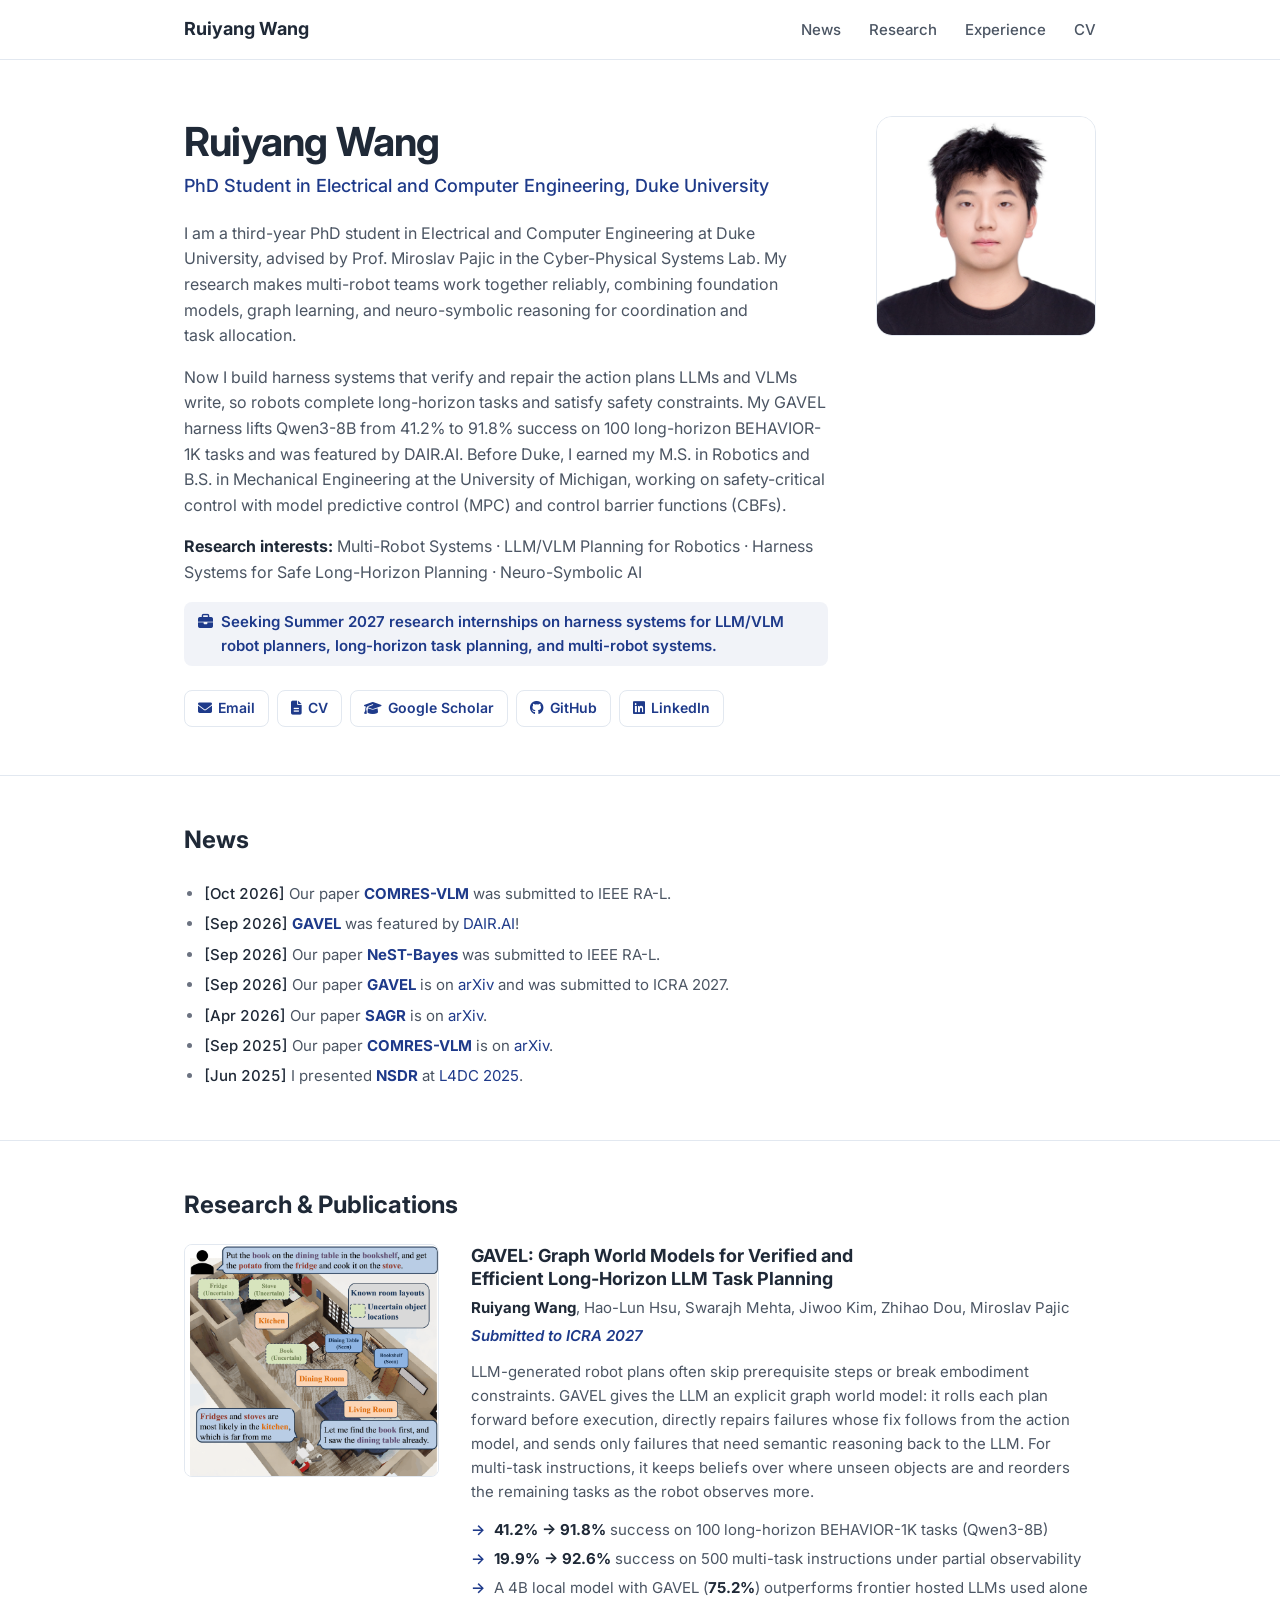
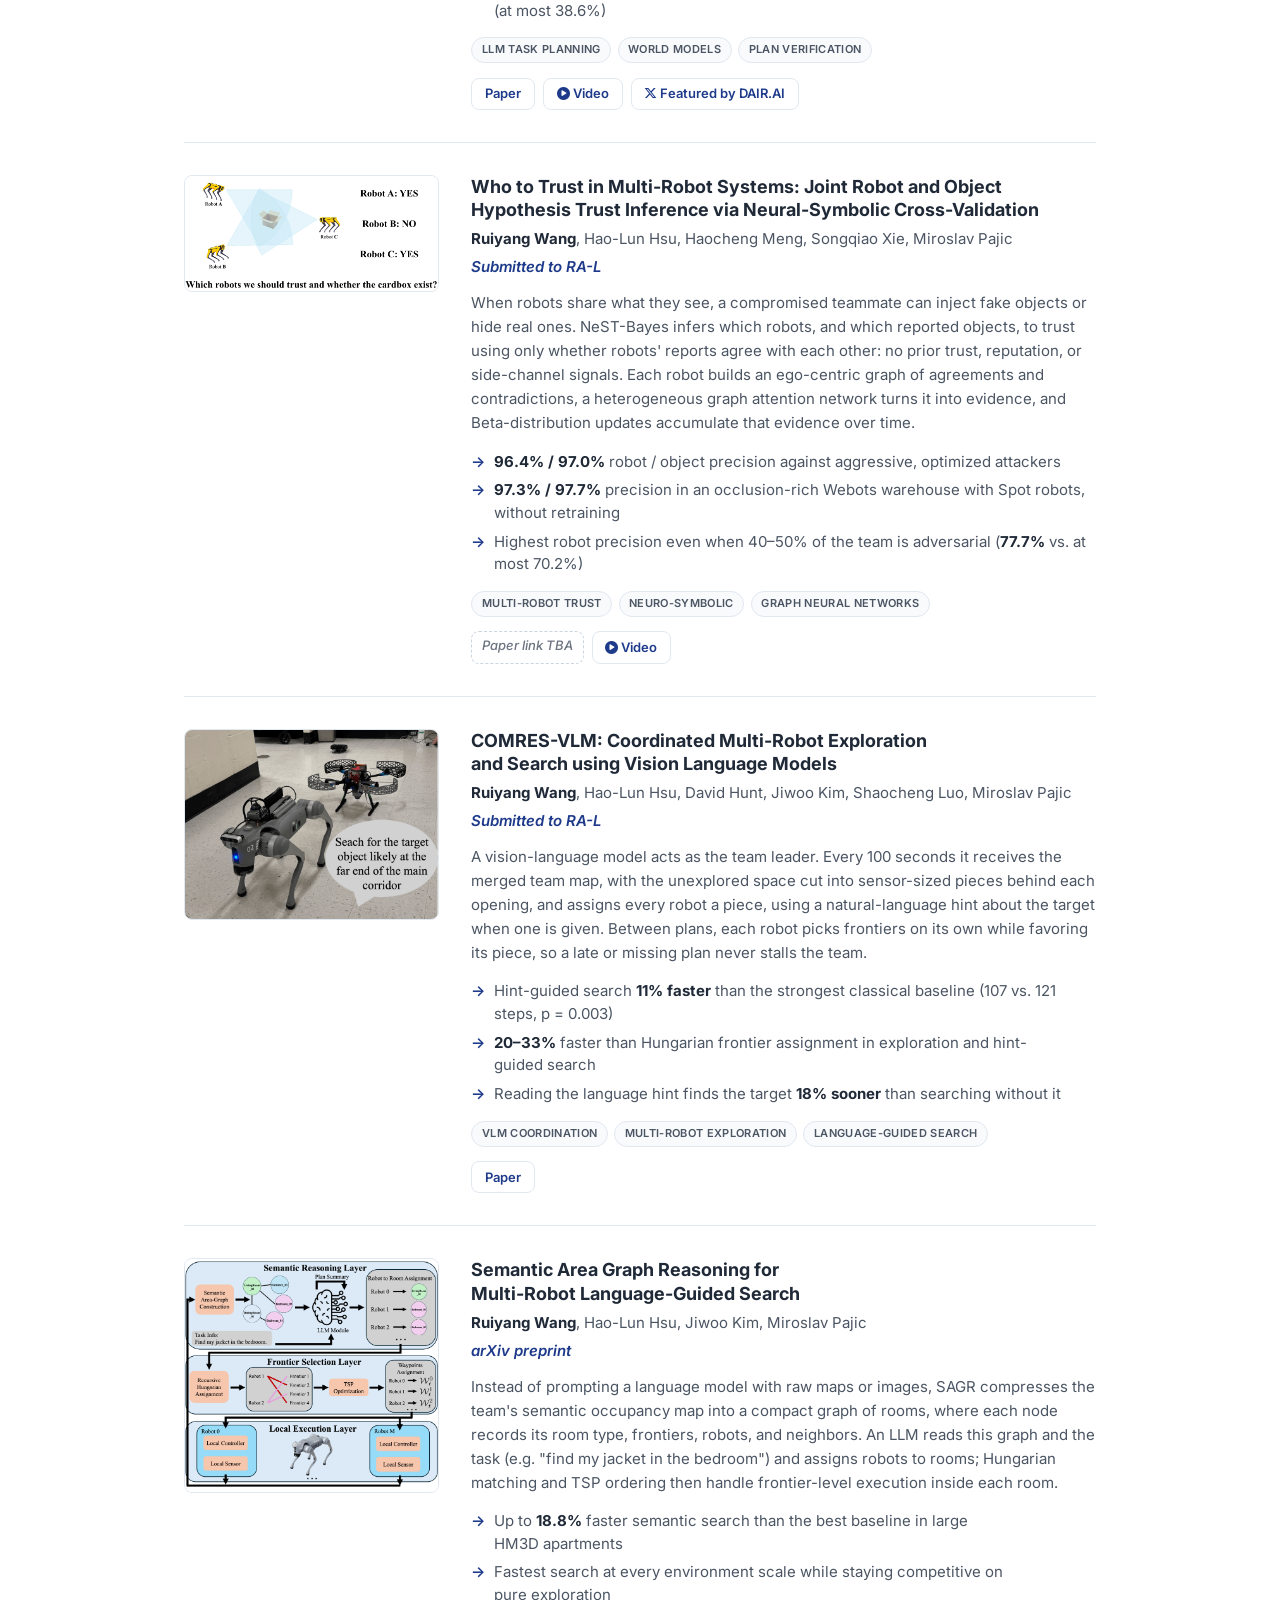
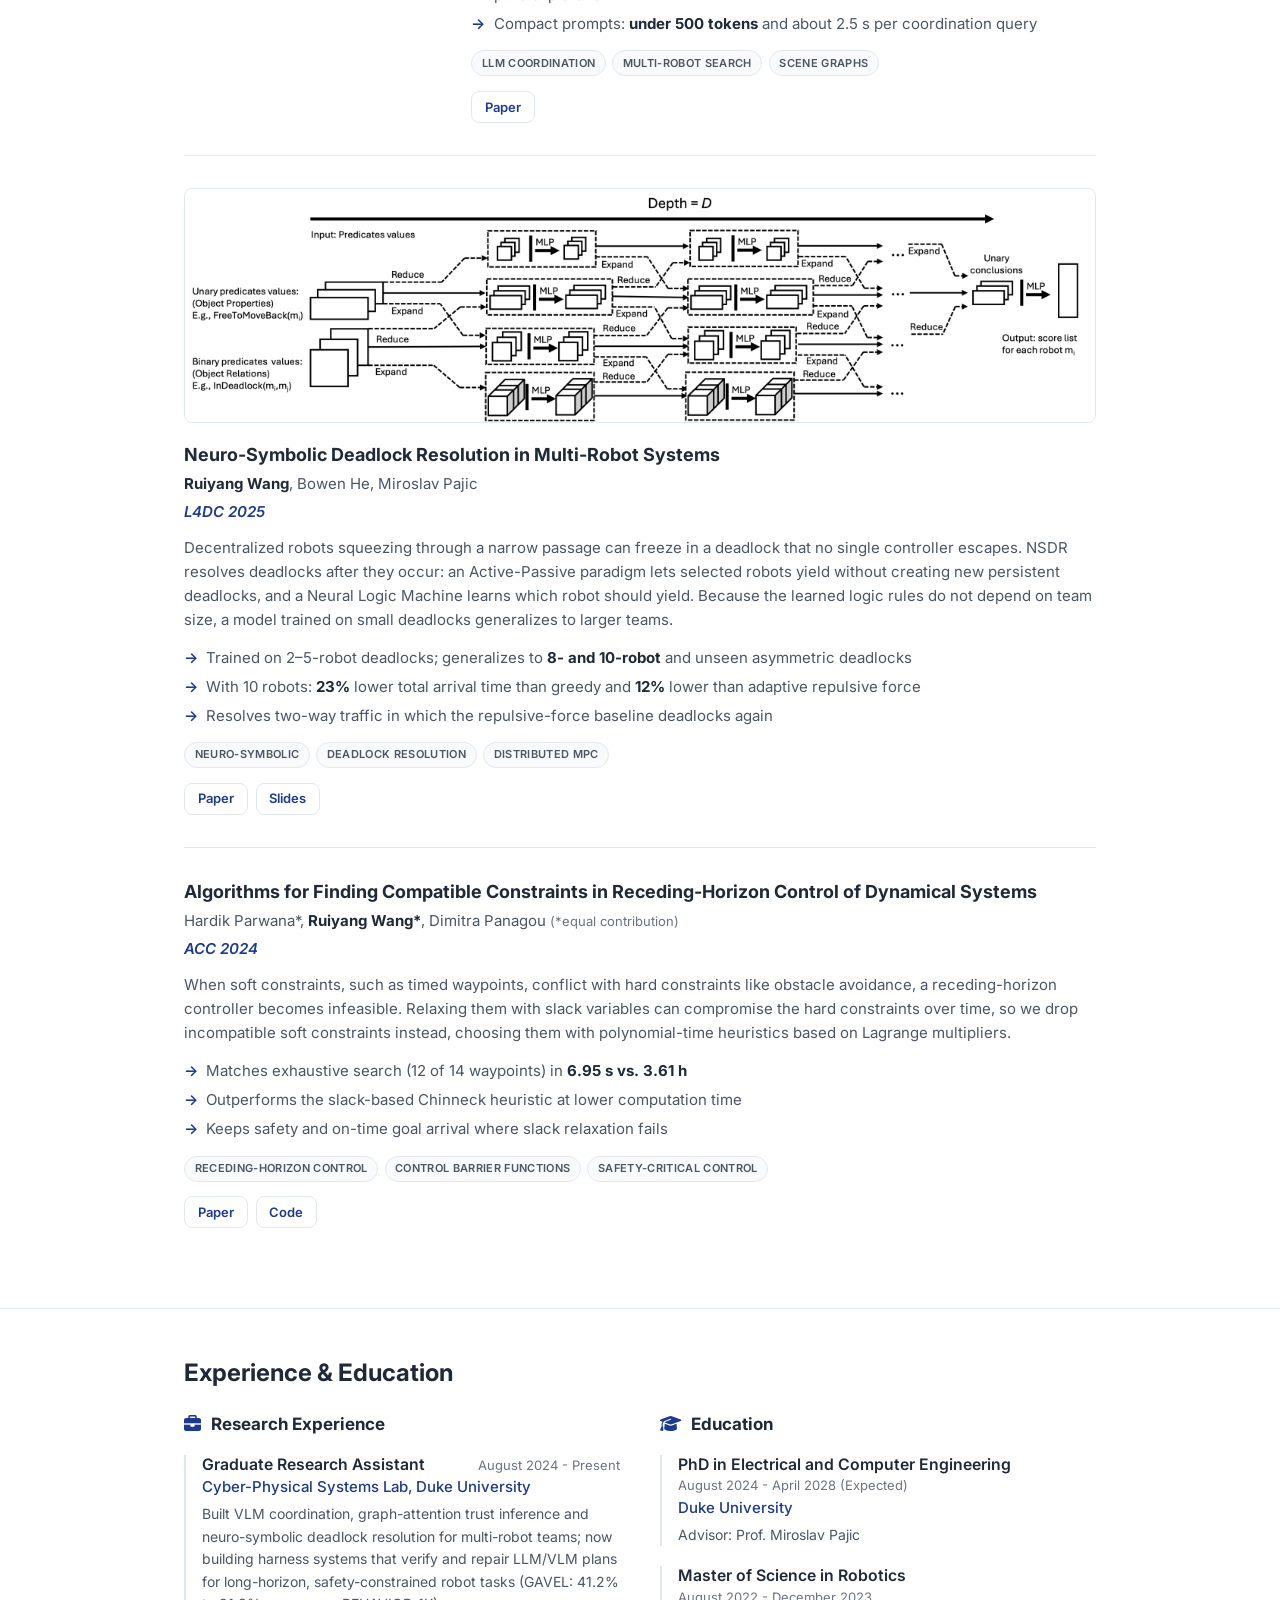
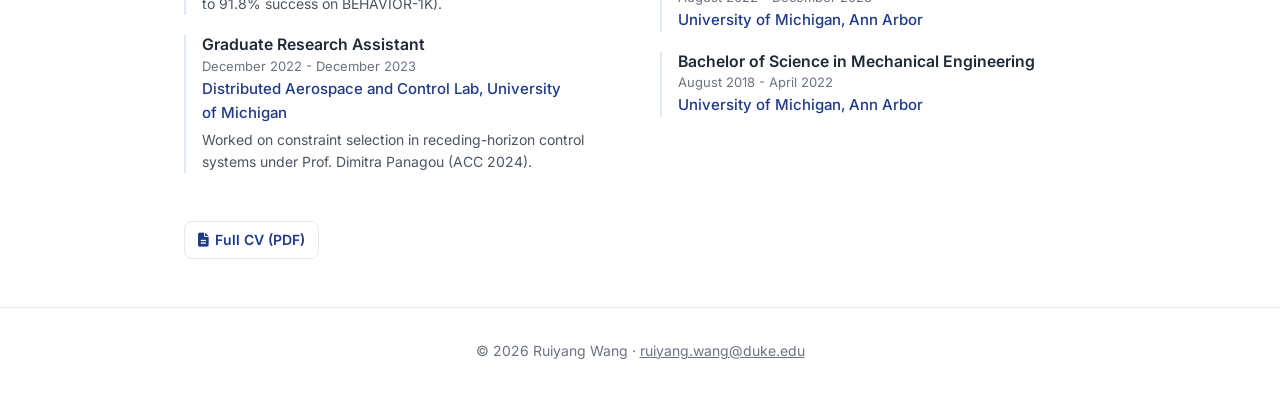
==== commit 34c6636f: "Add News section with dated updates - News list between intro and Research, linked from the nav - An" ====
--- a/index.html
+++ b/index.html
@@ -31,6 +31,7 @@
         <div class="nav-container">
             <a href="#home" class="nav-logo">Ruiyang Wang</a>
             <div class="nav-menu">
+                <a href="#news" class="nav-link">News</a>
                 <a href="#research" class="nav-link">Research</a>
                 <a href="#experience" class="nav-link">Experience</a>
                 <a href="assets/Ruiyang_Wang_Resume.pdf" class="nav-link" target="_blank" rel="noopener">CV</a>
@@ -81,6 +82,22 @@
         </div>
     </section>
 
+    <!-- News Section -->
+    <section id="news" class="news">
+        <div class="container">
+            <h2 class="section-title">News</h2>
+            <ul class="news-list">
+                <li><span class="news-date">[Oct 2026]</span> Our paper <a href="#comres-vlm"><strong>COMRES-VLM</strong></a> was submitted to IEEE&nbsp;RA-L.</li>
+                <li><span class="news-date">[Sep 2026]</span> <a href="#gavel"><strong>GAVEL</strong></a> was featured by <a href="https://x.com/dair_ai/status/2101494059898655108" target="_blank" rel="noopener">DAIR.AI</a>!</li>
+                <li><span class="news-date">[Sep 2026]</span> Our paper <a href="#nest-bayes"><strong>NeST-Bayes</strong></a> was submitted to IEEE&nbsp;RA-L.</li>
+                <li><span class="news-date">[Sep 2026]</span> Our paper <a href="#gavel"><strong>GAVEL</strong></a> is on <a href="https://arxiv.org/abs/2609.19315" target="_blank" rel="noopener">arXiv</a> and was submitted to ICRA&nbsp;2027.</li>
+                <li><span class="news-date">[Apr 2026]</span> Our paper <a href="#sagr"><strong>SAGR</strong></a> is on <a href="https://arxiv.org/abs/2604.16263" target="_blank" rel="noopener">arXiv</a>.</li>
+                <li><span class="news-date">[Sep 2025]</span> Our paper <a href="#comres-vlm"><strong>COMRES-VLM</strong></a> is on <a href="https://arxiv.org/abs/2509.26324" target="_blank" rel="noopener">arXiv</a>.</li>
+                <li><span class="news-date">[Jun 2025]</span> I presented <a href="#nsdr"><strong>NSDR</strong></a> at <a href="https://proceedings.mlr.press/v283/wang25f.html" target="_blank" rel="noopener">L4DC&nbsp;2025</a>.</li>
+            </ul>
+        </div>
+    </section>
+
     <!-- Research Section -->
     <!--
         Paper images live in assets/research/. An entry whose image is still missing can use a
@@ -92,7 +109,7 @@
         <div class="container">
             <h2 class="section-title">Research &amp; Publications</h2>
             <div class="research-list">
-                <article class="research-item">
+                <article class="research-item" id="gavel">
                     <div class="research-media">
                         <a href="assets/research/gavel.png" target="_blank" rel="noopener">
                             <img src="assets/research/gavel.png" alt="GAVEL example: a robot in an apartment with seen and uncertain object locations, reasoning about which task to do first" loading="lazy">
@@ -127,7 +144,7 @@
                     </div>
                 </article>
 
-                <article class="research-item">
+                <article class="research-item" id="nest-bayes">
                     <div class="research-media">
                         <a href="assets/research/nest-bayes.png" target="_blank" rel="noopener">
                             <img src="assets/research/nest-bayes.png" alt="Three robots report conflicting observations of a cardboard box: which robots should be trusted, and does the box exist?" loading="lazy">
@@ -161,7 +178,7 @@
                     </div>
                 </article>
 
-                <article class="research-item">
+                <article class="research-item" id="comres-vlm">
                     <div class="research-media">
                         <a href="assets/research/comres-vlm.jpg" target="_blank" rel="noopener">
                             <img src="assets/research/comres-vlm.jpg" alt="A Unitree Go2 quadruped and an X500 drone given a language hint to search for a target at the far end of the main corridor" loading="lazy">
@@ -193,7 +210,7 @@
                     </div>
                 </article>
 
-                <article class="research-item">
+                <article class="research-item" id="sagr">
                     <div class="research-media">
                         <a href="assets/research/sagr.png" target="_blank" rel="noopener">
                             <img src="assets/research/sagr.png" alt="SAGR framework: a semantic reasoning layer where an LLM assigns robots to rooms from a semantic area graph, a frontier selection layer using recursive Hungarian assignment and TSP, and a local execution layer on each robot" loading="lazy">
@@ -225,7 +242,7 @@
                     </div>
                 </article>
 
-                <article class="research-item media-wide">
+                <article class="research-item media-wide" id="nsdr">
                     <div class="research-media">
                         <a href="assets/research/nsdr.png" target="_blank" rel="noopener">
                             <img src="assets/research/nsdr.png" alt="Neural Logic Machine pipeline: unary and binary predicate values pass through expand/reduce MLP layers to produce a score for each robot" loading="lazy">
@@ -259,7 +276,7 @@
                     </div>
                 </article>
 
-                <article class="research-item no-media">
+                <article class="research-item no-media" id="acc2024">
                     <div class="research-content">
                         <h3>Algorithms for Finding Compatible Constraints in Receding-Horizon Control of Dynamical Systems</h3>
                         <p class="research-authors">Hardik Parwana*, <strong>Ruiyang Wang*</strong>, Dimitra Panagou <span class="equal-contrib">(*equal contribution)</span></p>
--- a/css/style.css
+++ b/css/style.css
@@ -205,10 +205,41 @@
 }
 
 /* Sections below the intro */
+.news,
 .research,
 .experience {
     padding: 3rem 0;
     border-top: 1px solid var(--border-color);
+}
+
+/* News Section: bulleted list with a [Mon YYYY] prefix, as on most researcher homepages */
+.news-list {
+    padding-left: 1.25rem;
+}
+
+.news-list li {
+    padding: 0.2rem 0;
+    color: var(--text-secondary);
+    font-size: 0.9375rem;
+}
+
+.news-list li::marker {
+    color: var(--text-light);
+}
+
+.news-date {
+    color: var(--text-primary);
+    font-weight: 500;
+    font-variant-numeric: tabular-nums;
+    white-space: nowrap;
+}
+
+.news-list a {
+    text-decoration: none;
+}
+
+.news-list a:hover {
+    text-decoration: underline;
 }
 
 /* Research entries: image on the left (about 28%), text on the right */
@@ -218,6 +249,10 @@
     gap: 2rem;
     padding: 2rem 0;
     border-top: 1px solid var(--border-color);
+}
+
+.research-item {
+    scroll-margin-top: calc(var(--nav-height) + 1rem);
 }
 
 .research-item:first-child {
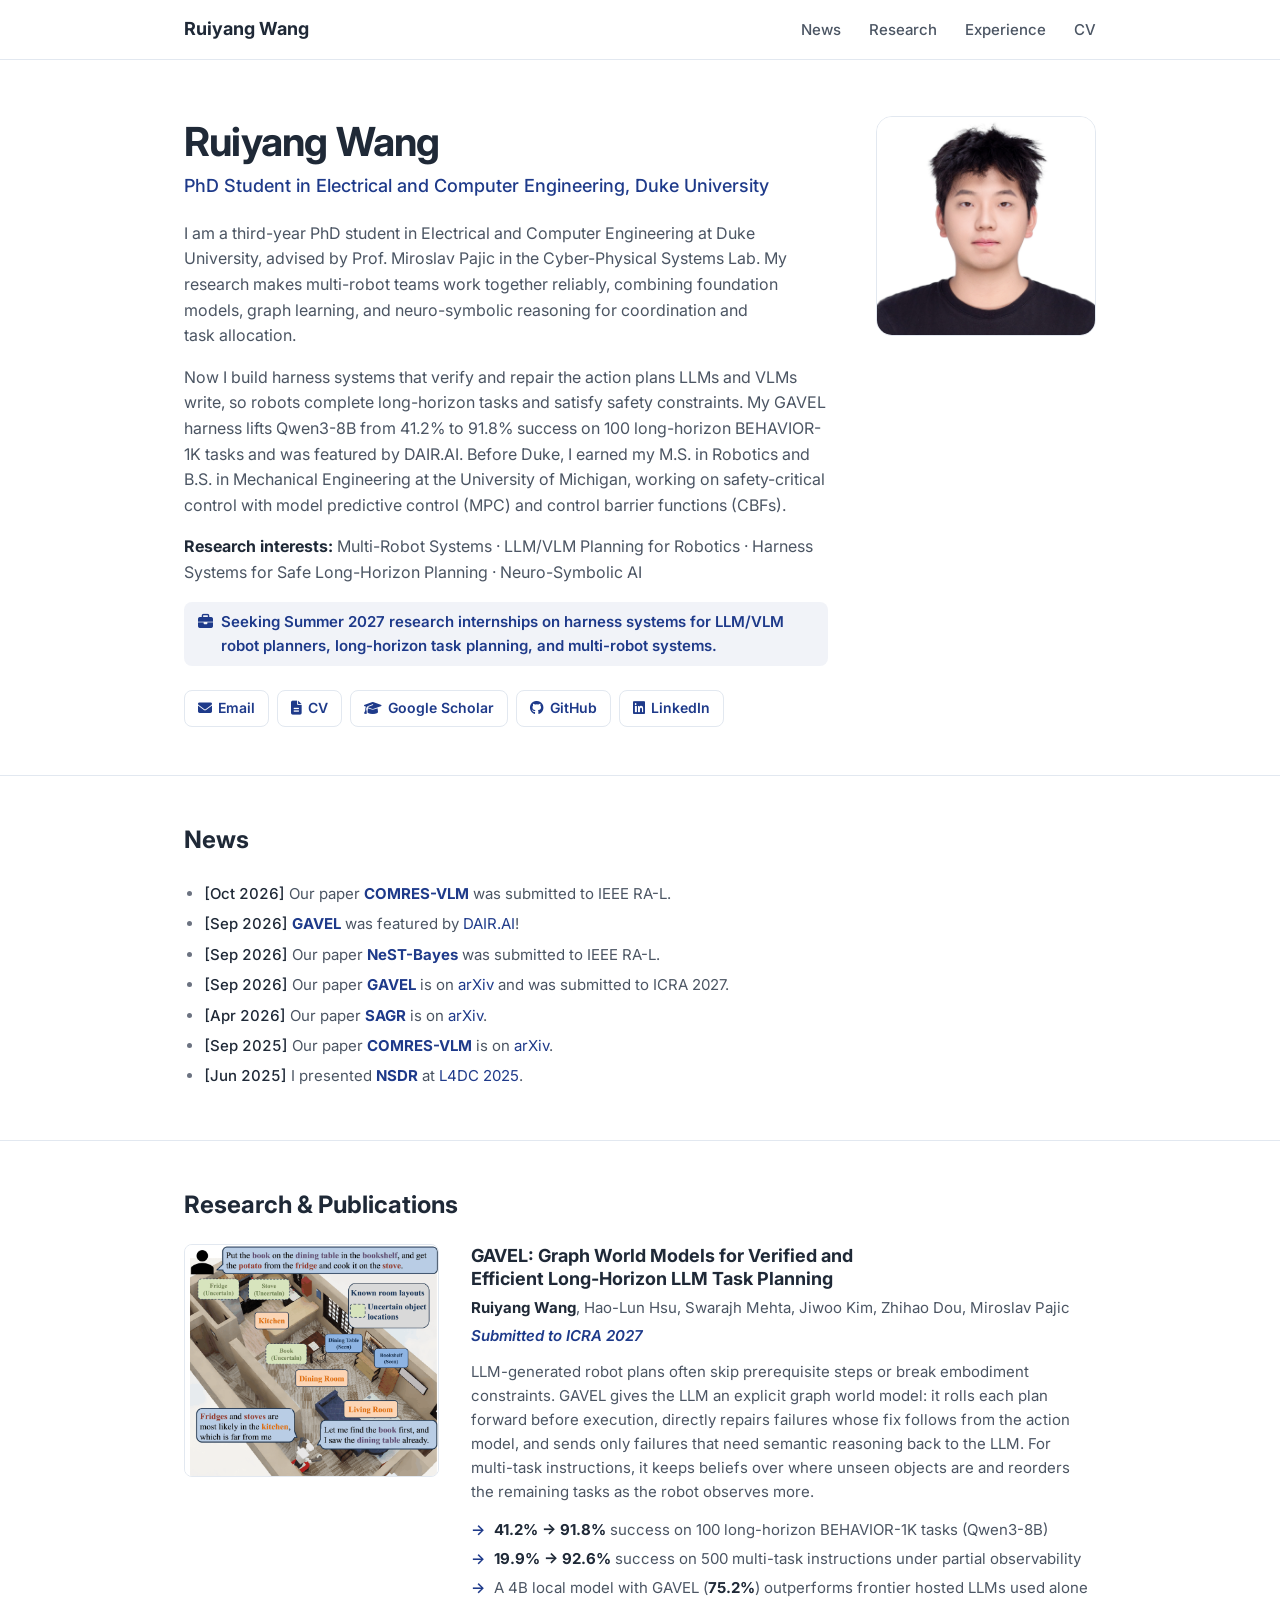
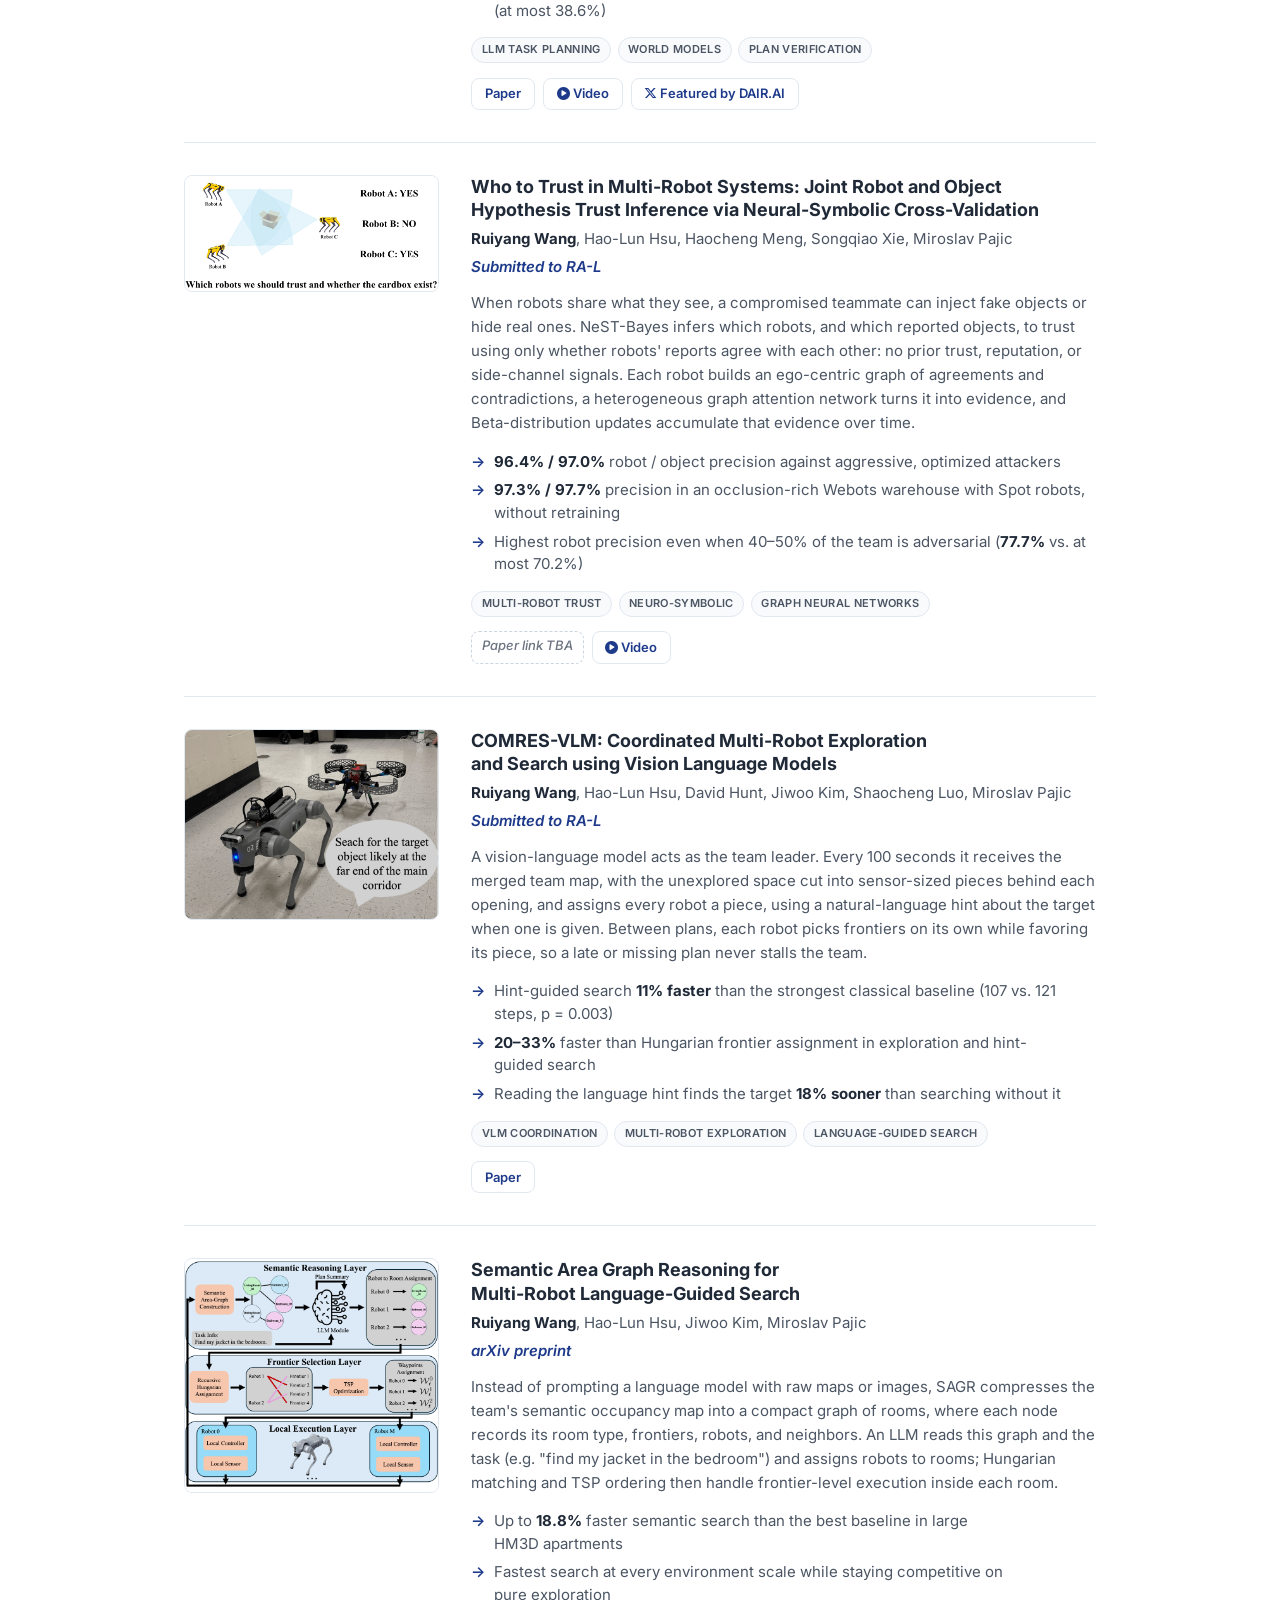
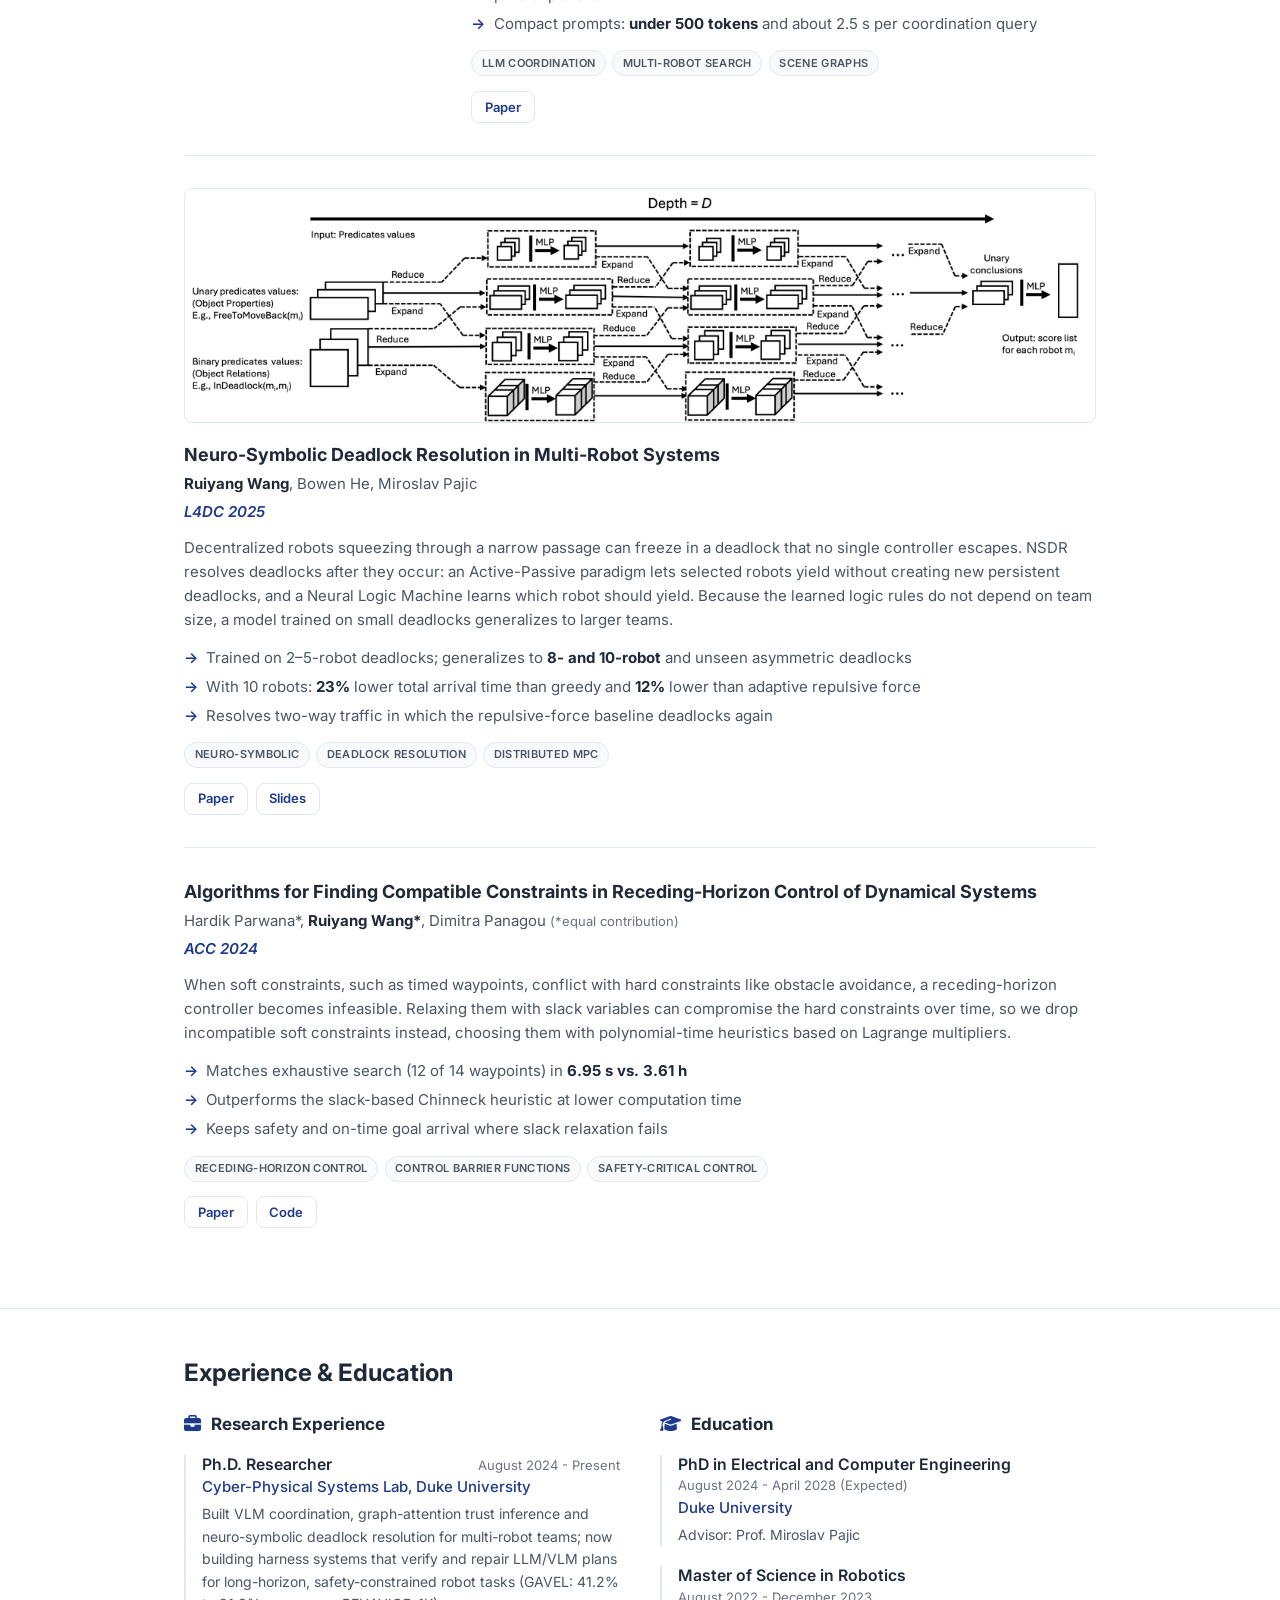
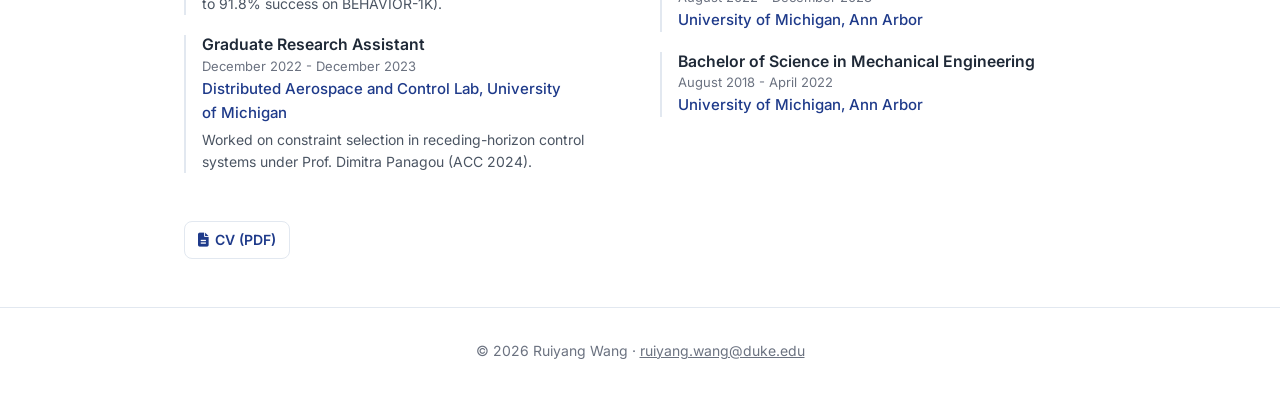
==== commit 3c8f0f4a: "Rename Duke role to Ph.D. Researcher and label CV button "CV (PDF)" Co-Authored-By: Claude Opus 5.5 " ====
--- a/index.html
+++ b/index.html
@@ -316,7 +316,7 @@
                     <h3><i class="fas fa-briefcase" aria-hidden="true"></i> Research Experience</h3>
                     <div class="timeline-item">
                         <div class="timeline-head">
-                            <h4>Graduate Research Assistant</h4>
+                            <h4>Ph.D. Researcher</h4>
                             <span class="timeline-date">August 2024 - Present</span>
                         </div>
                         <p class="timeline-org">Cyber-Physical Systems Lab, Duke University</p>
@@ -366,7 +366,7 @@
                     </div>
                 </div>
             </div>
-            <a href="assets/Ruiyang_Wang_Resume.pdf" class="link-button" target="_blank" rel="noopener"><i class="fas fa-file-alt" aria-hidden="true"></i> Full CV (PDF)</a>
+            <a href="assets/Ruiyang_Wang_Resume.pdf" class="link-button" target="_blank" rel="noopener"><i class="fas fa-file-alt" aria-hidden="true"></i> CV (PDF)</a>
         </div>
     </section>
     </main>
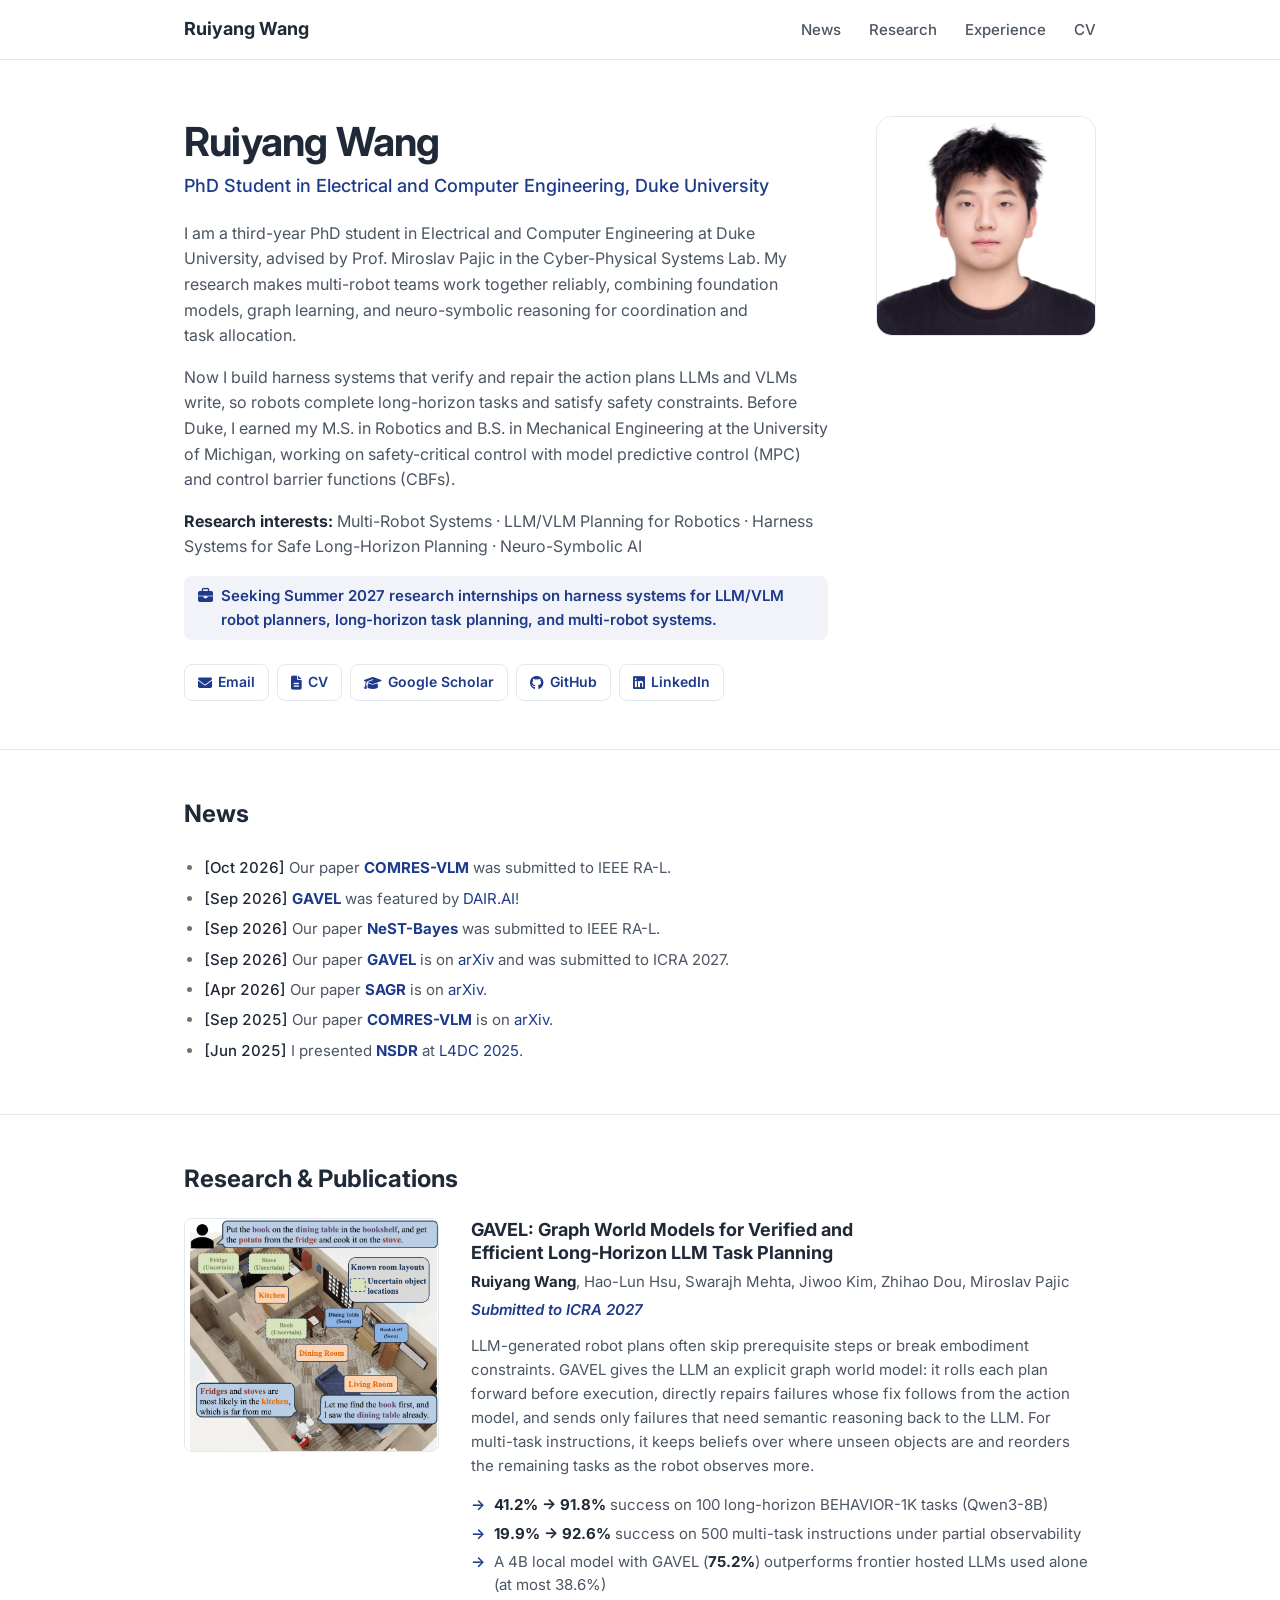
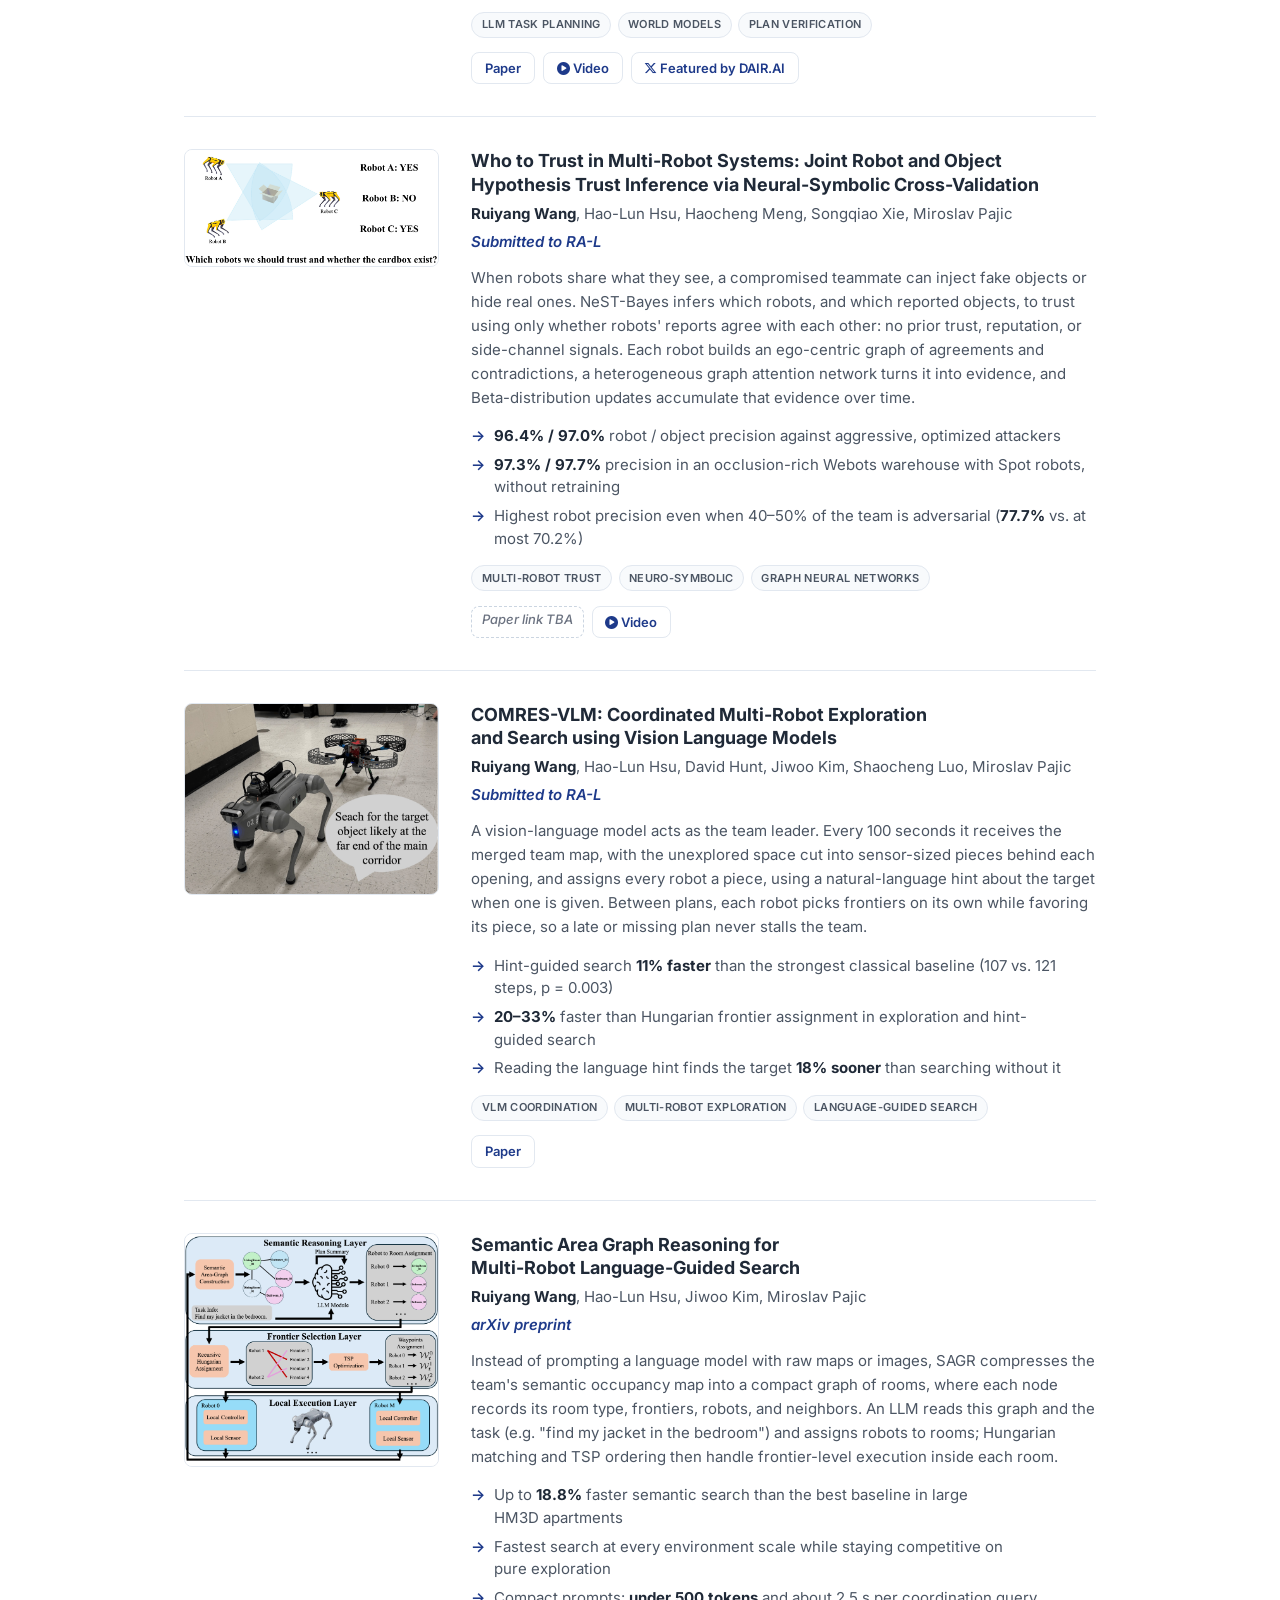
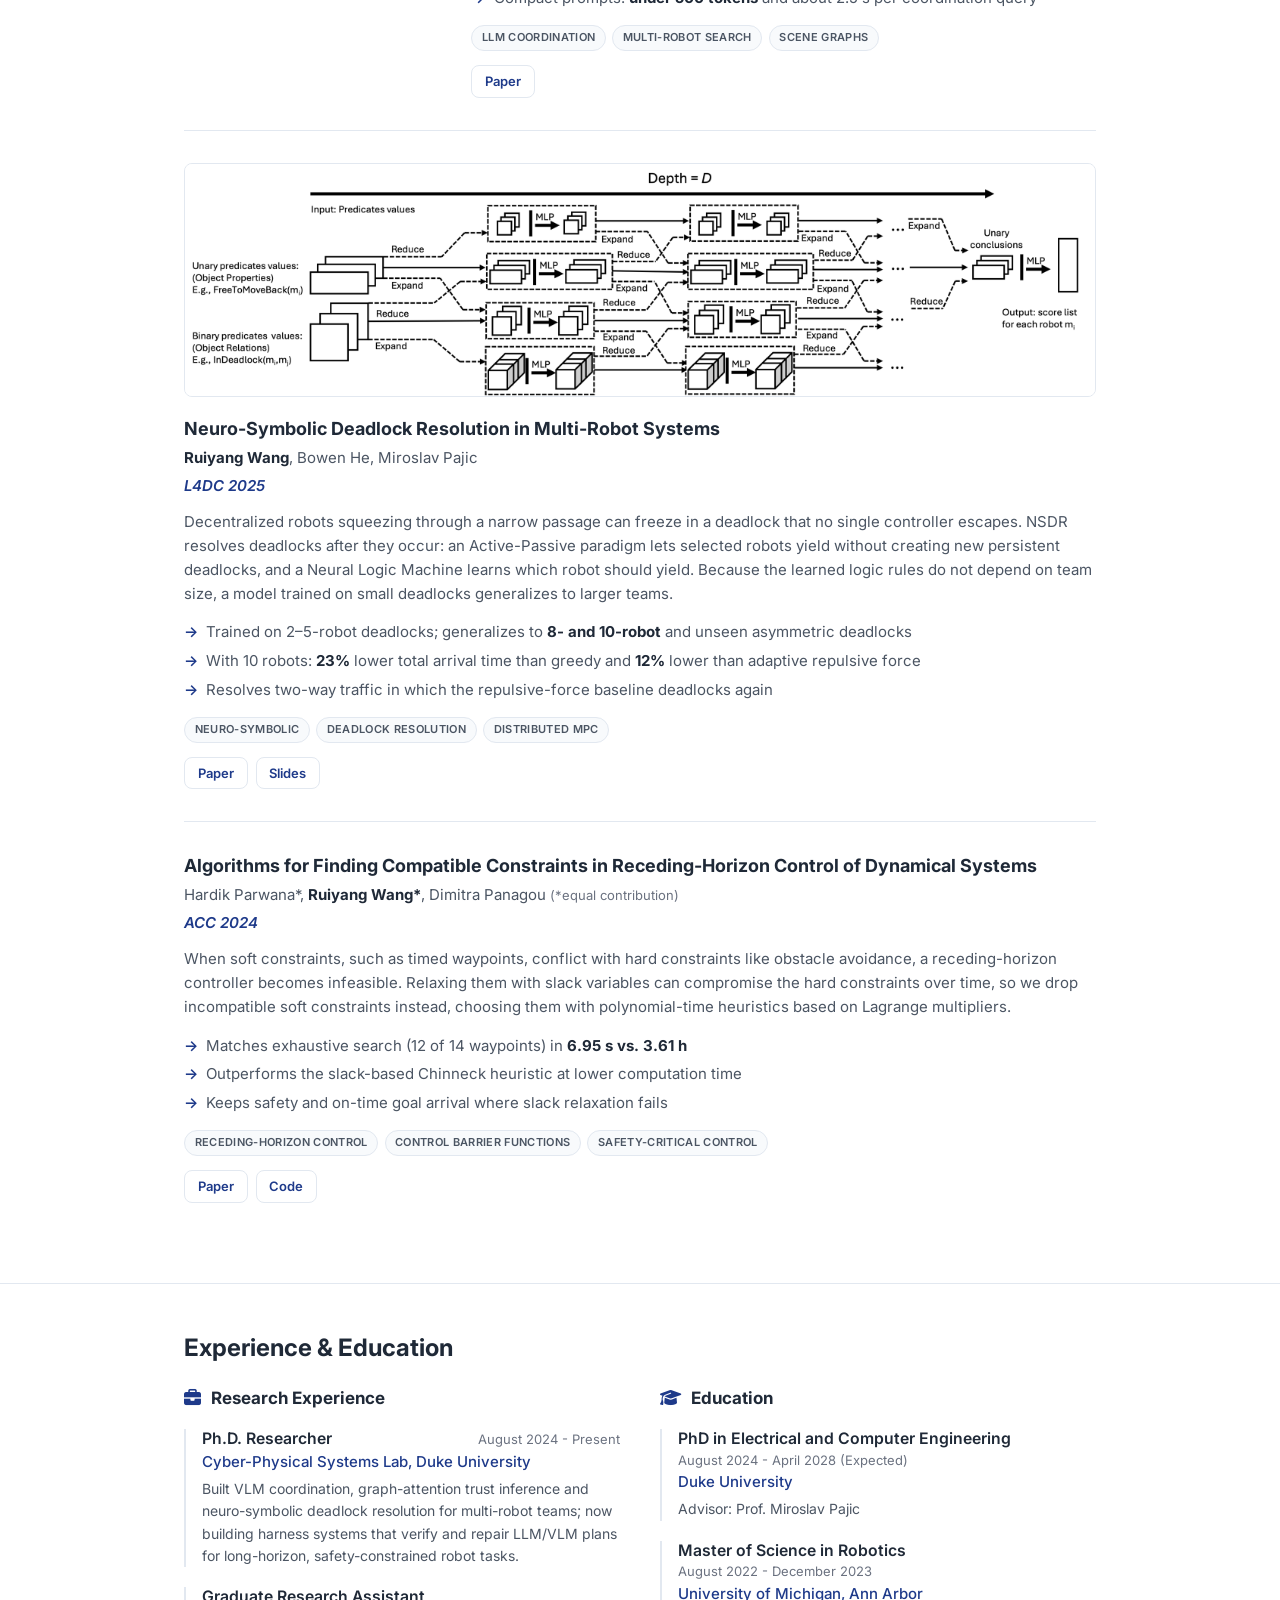
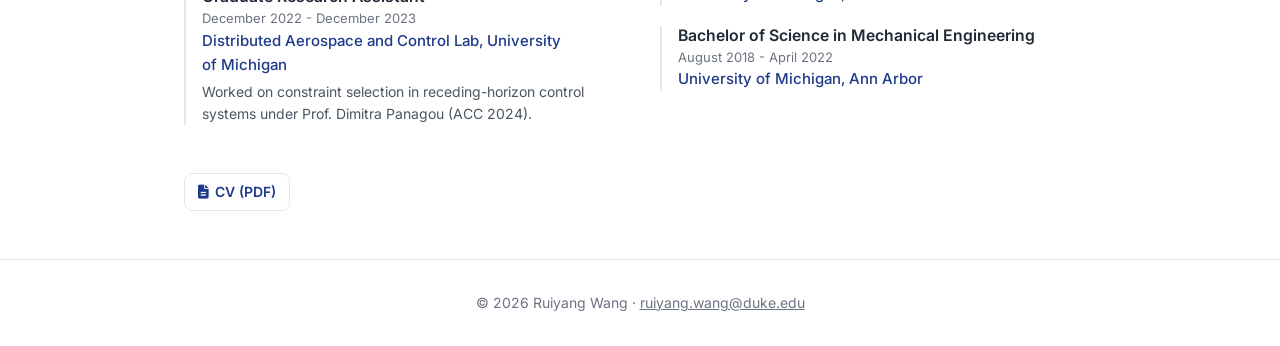
==== commit d864ce8b: "Remove GAVEL result from bio and Duke experience line Co-Authored-By: Claude Opus 5.5 (1M context) <" ====
--- a/index.html
+++ b/index.html
@@ -54,9 +54,7 @@
                 </p>
                 <p class="intro-bio">
                     Now I build harness systems that verify and repair the action plans LLMs and VLMs write,
-                    so robots complete long-horizon tasks and satisfy safety constraints. My GAVEL harness
-                    lifts Qwen3-8B from 41.2% to 91.8% success on 100 long-horizon BEHAVIOR-1K tasks and was
-                    featured by DAIR.AI. Before Duke, I earned my M.S. in Robotics and B.S. in Mechanical
+                    so robots complete long-horizon tasks and satisfy safety constraints. Before Duke, I earned my M.S. in Robotics and B.S. in Mechanical
                     Engineering at the University of Michigan, working on
                     safety-critical control with model predictive control (MPC) and control barrier functions (CBFs).
                 </p>
@@ -323,8 +321,7 @@
                         <p class="timeline-desc">
                             Built VLM coordination, graph-attention trust inference and neuro-symbolic
                             deadlock resolution for multi-robot teams; now building harness systems that
-                            verify and repair LLM/VLM plans for long-horizon, safety-constrained robot tasks
-                            (GAVEL: 41.2% to 91.8% success on BEHAVIOR-1K).
+                            verify and repair LLM/VLM plans for long-horizon, safety-constrained robot tasks.
                         </p>
                     </div>
                     <div class="timeline-item">
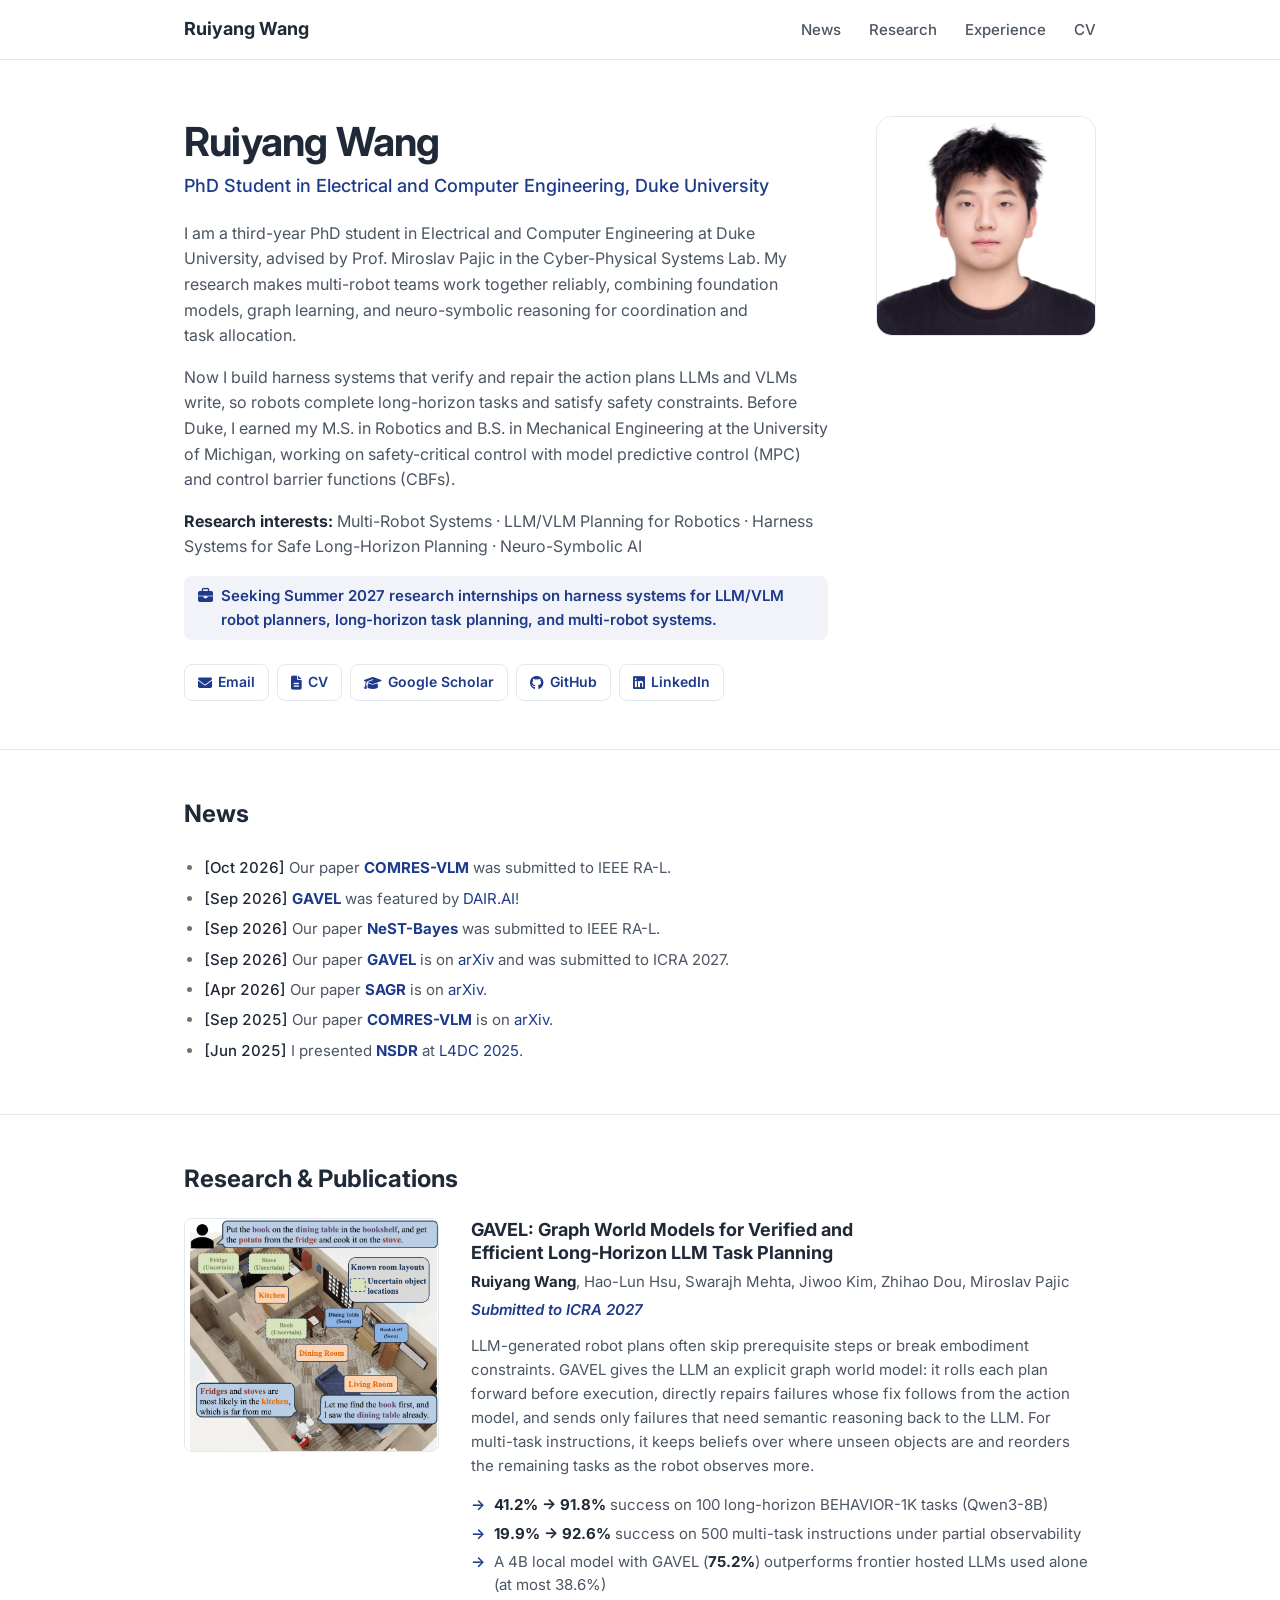
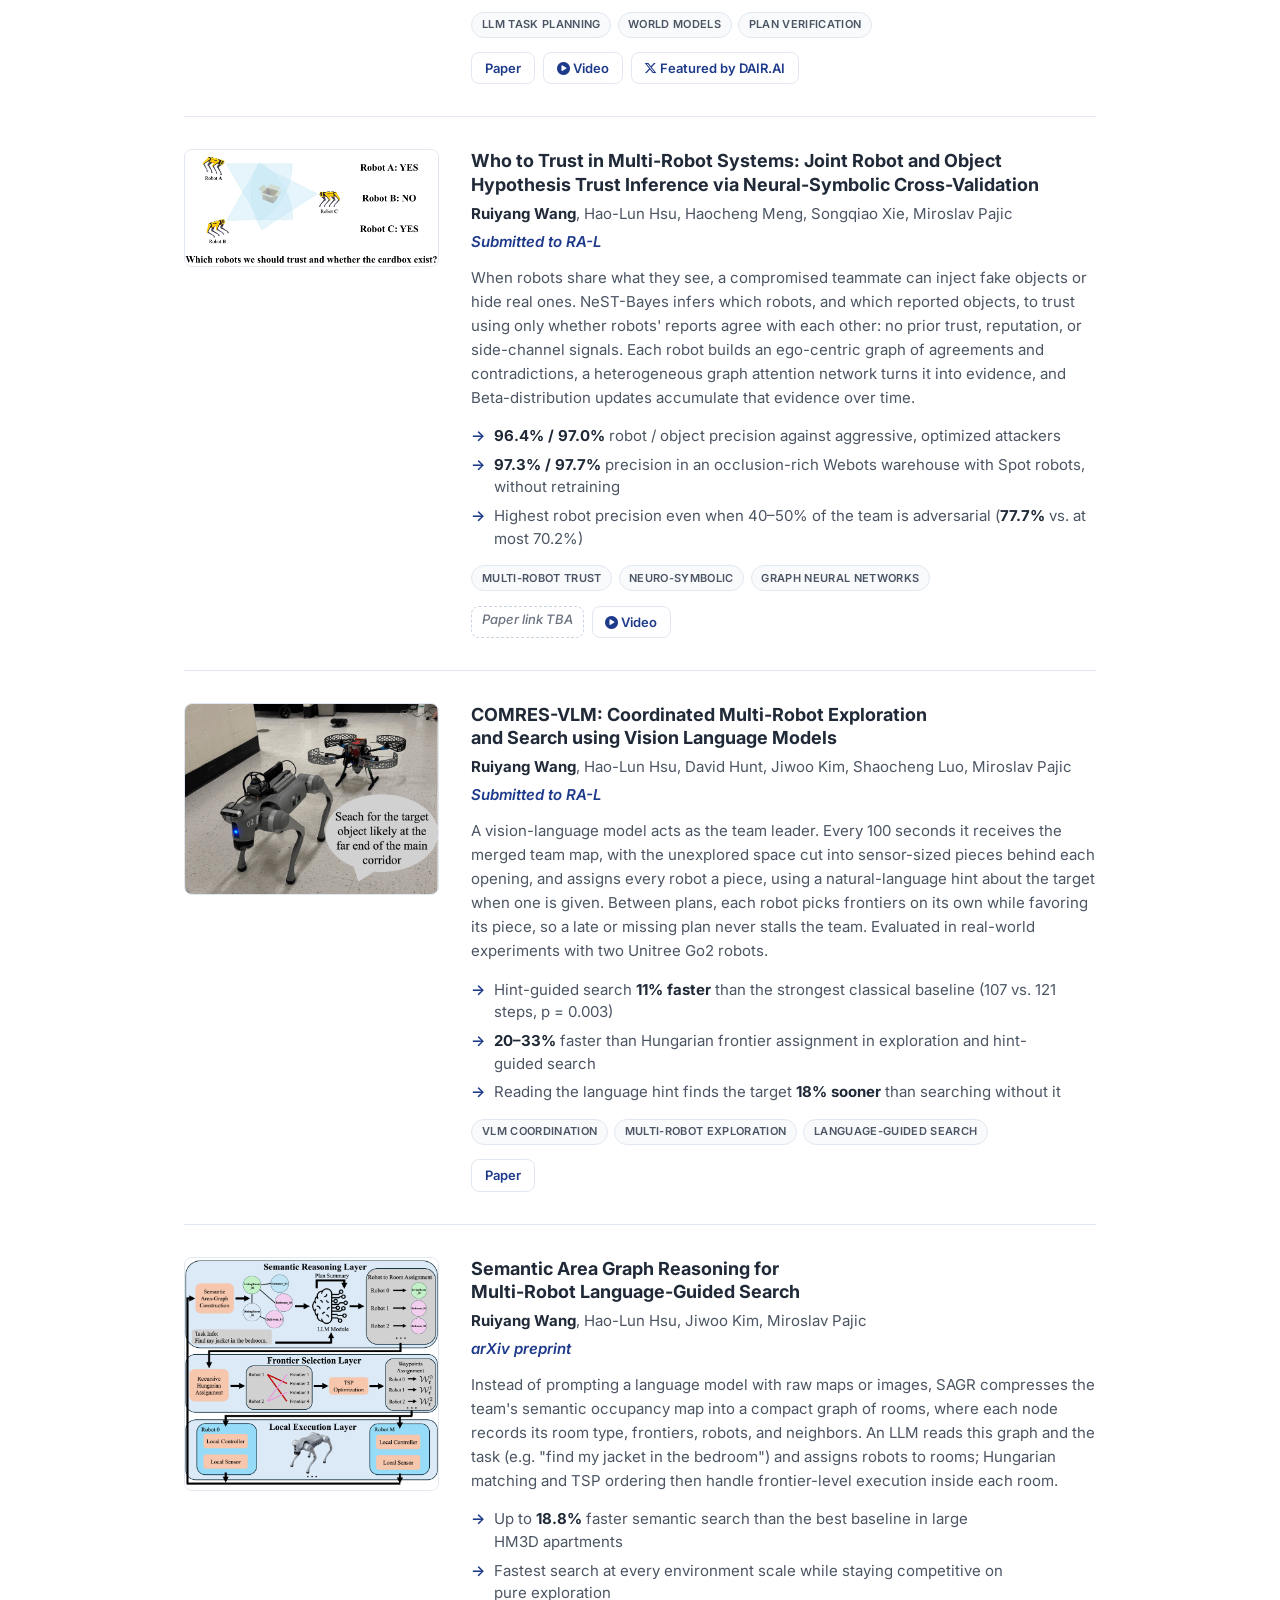
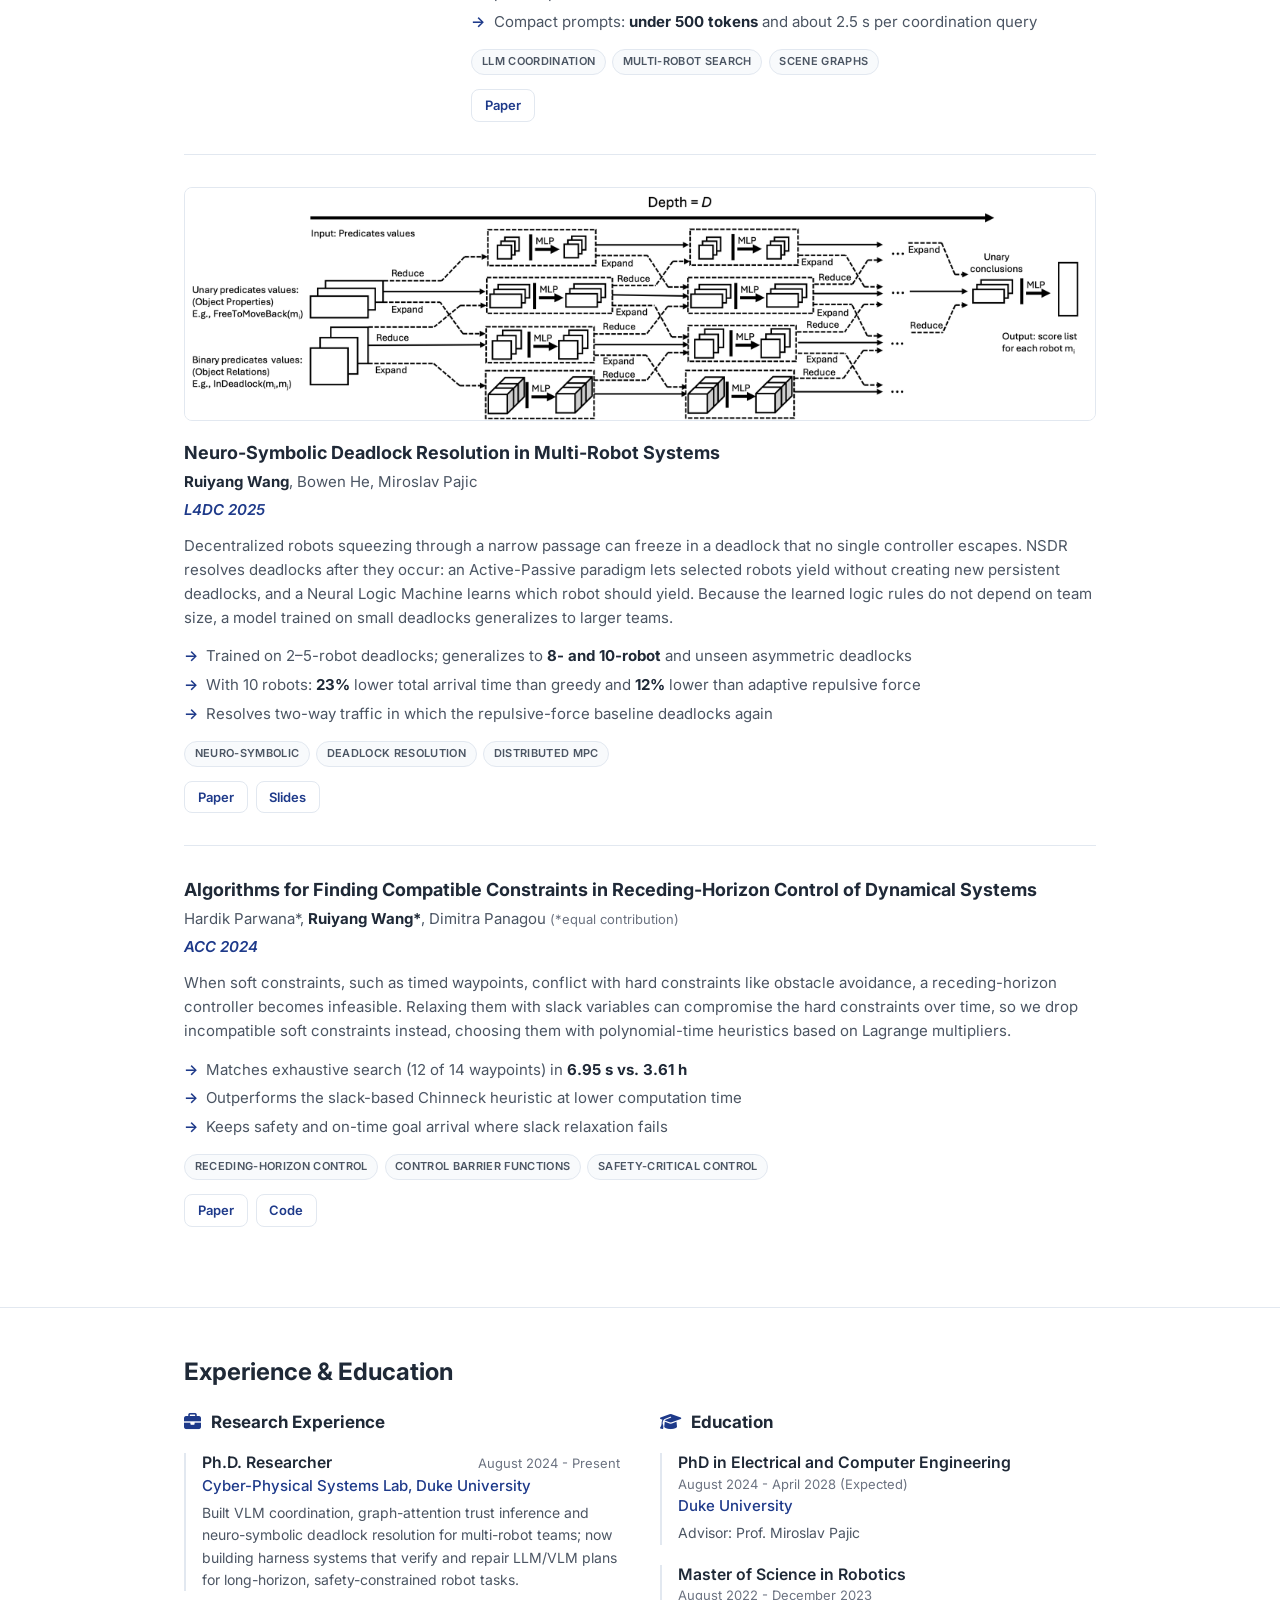
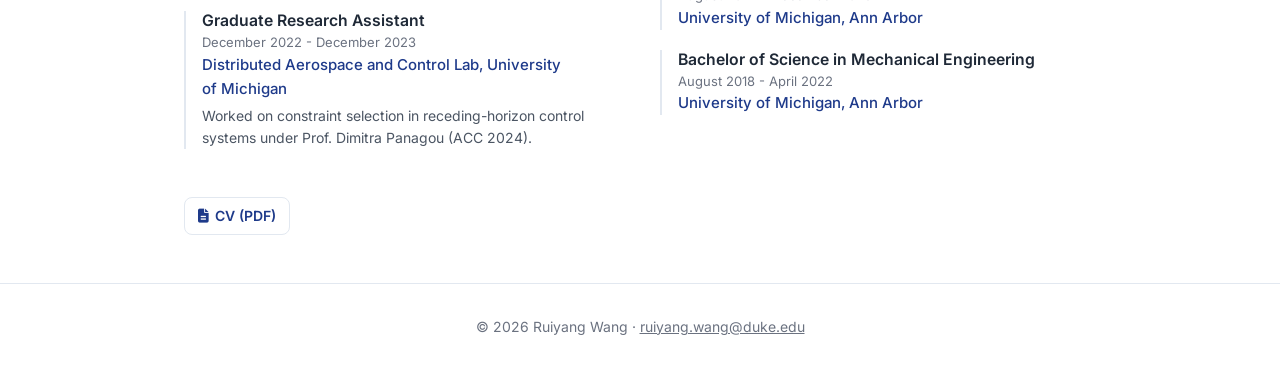
==== commit 23aff7af: "Update CV, note COMRES-VLM hardware experiments, ignore .DS_Store - New one-page CV (all CV links po" ====
--- a/index.html
+++ b/index.html
@@ -191,6 +191,7 @@
                             with the unexplored space cut into sensor-sized pieces behind each opening, and assigns every robot a
                             piece, using a natural-language hint about the target when one is given. Between plans, each robot
                             picks frontiers on its own while favoring its piece, so a late or missing plan never stalls the team.
+                            Evaluated in real-world experiments with two Unitree Go2 robots.
                         </p>
                         <ul class="research-highlights">
                             <li>Hint-guided search <strong>11% faster</strong> than the strongest classical baseline (107 vs. 121 steps, p = 0.003)</li>
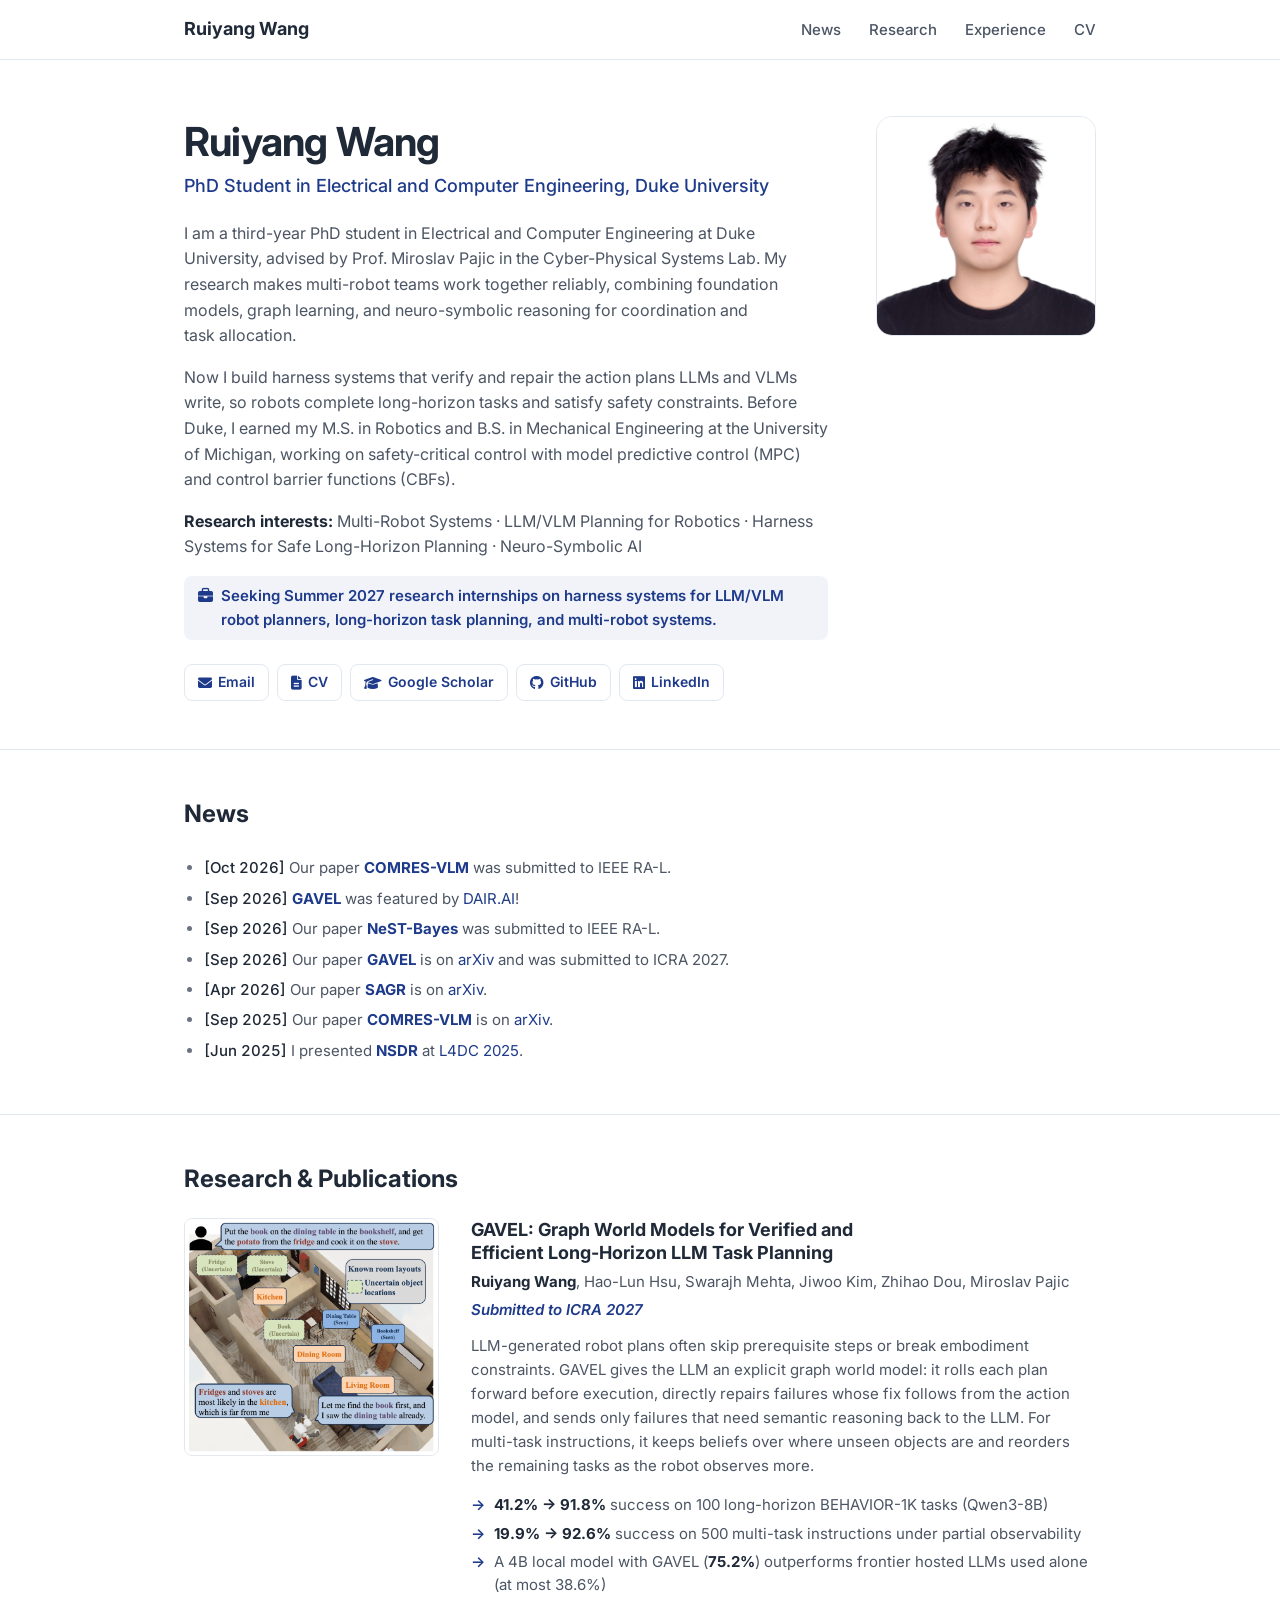
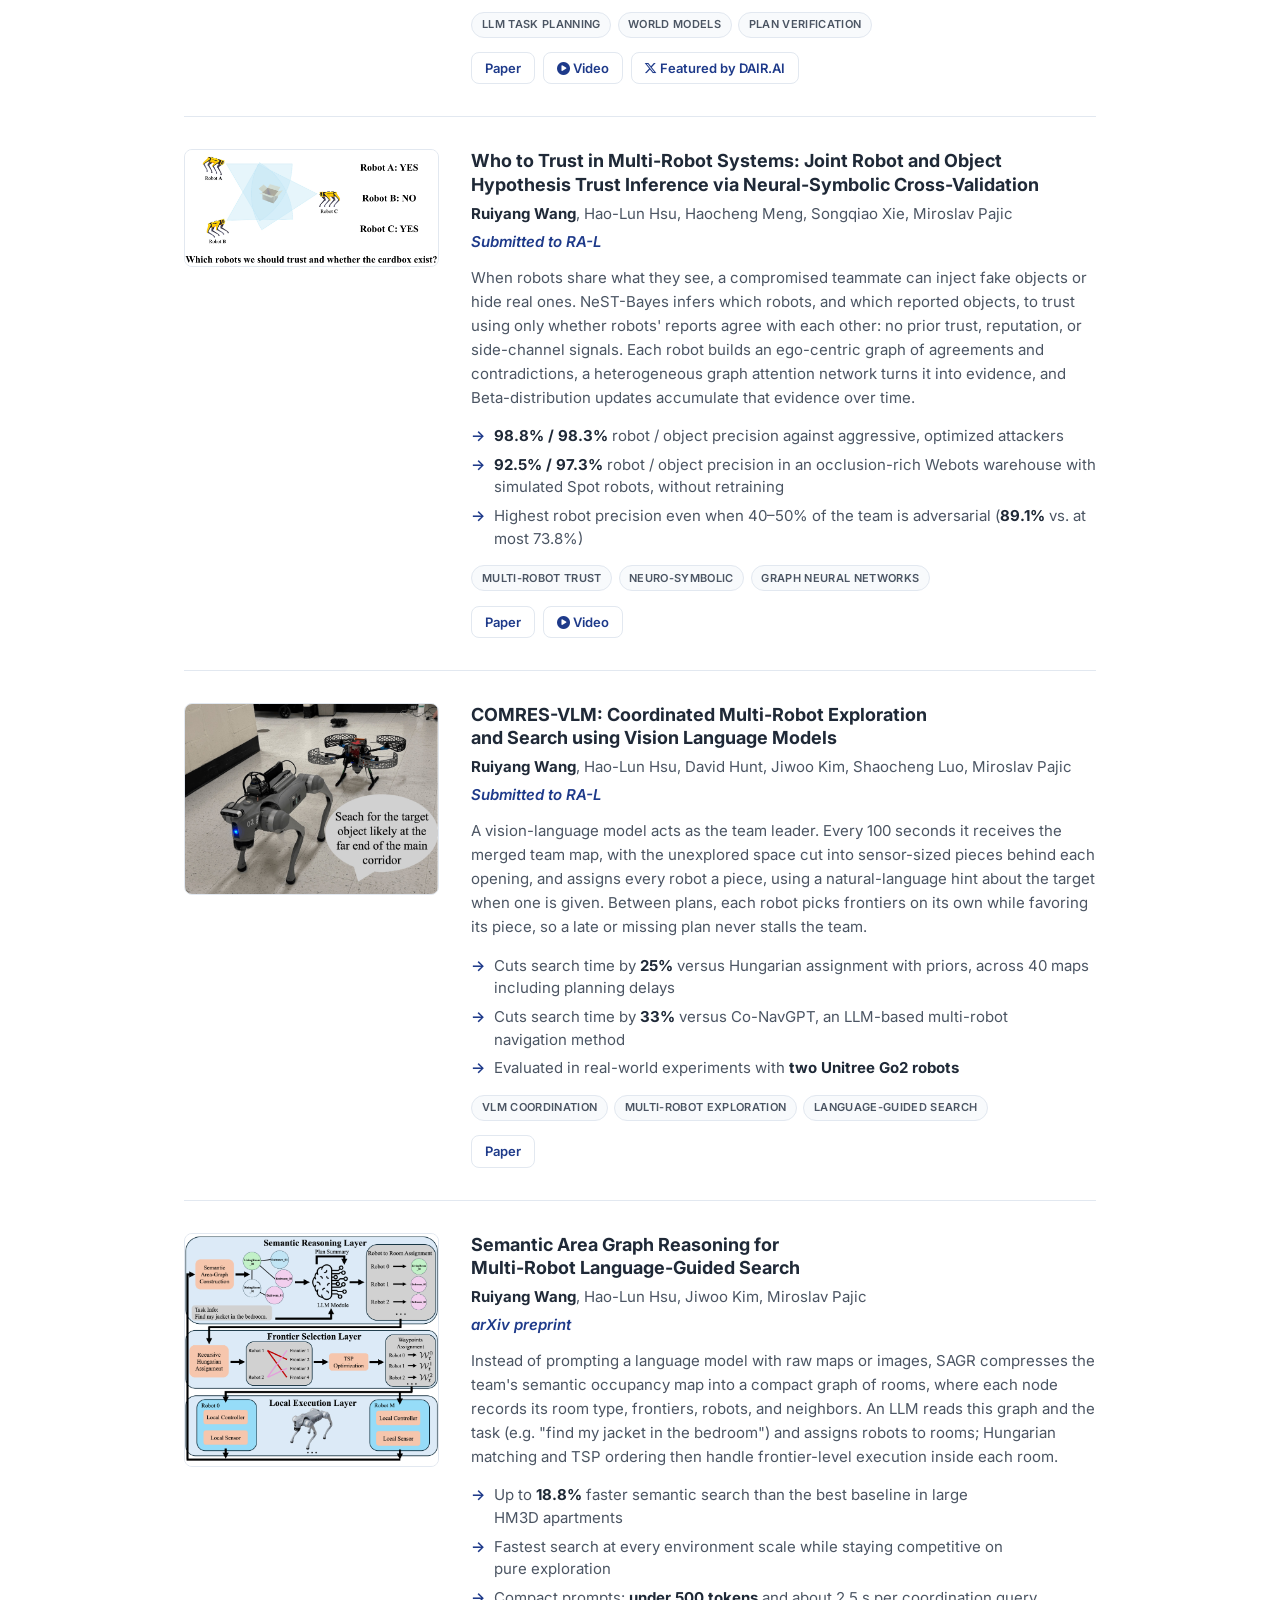
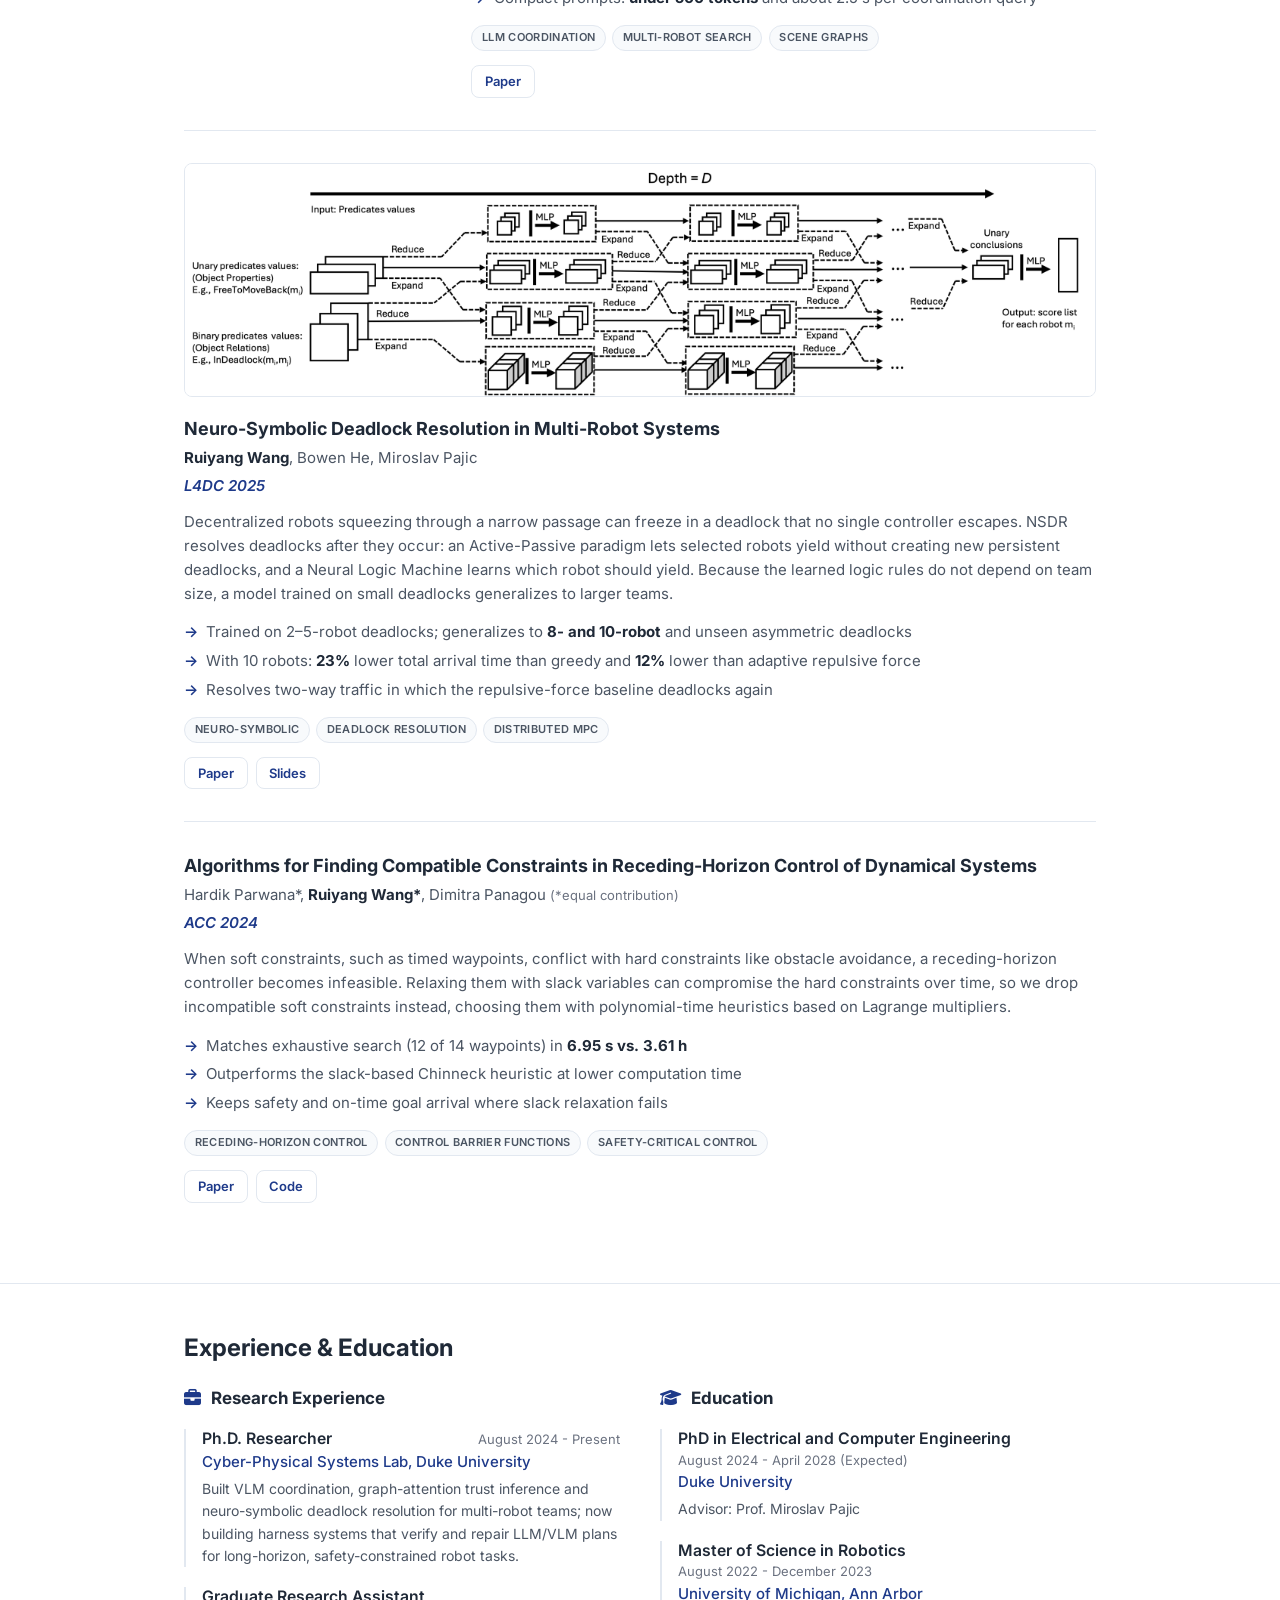
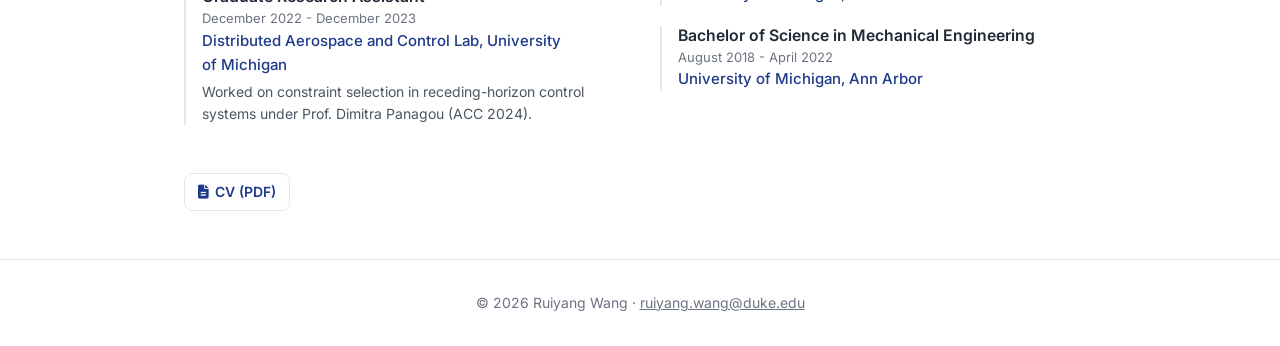
==== commit c74dae50: "Add NeST-Bayes arXiv link; update CV, NeST-Bayes video and results - NeST-Bayes Paper button -> arXi" ====
--- a/index.html
+++ b/index.html
@@ -34,7 +34,7 @@
                 <a href="#news" class="nav-link">News</a>
                 <a href="#research" class="nav-link">Research</a>
                 <a href="#experience" class="nav-link">Experience</a>
-                <a href="assets/Ruiyang_Wang_Resume.pdf" class="nav-link" target="_blank" rel="noopener">CV</a>
+                <a data-goatcounter-click="cv" href="assets/Ruiyang_Wang_Resume.pdf" class="nav-link" target="_blank" rel="noopener">CV</a>
             </div>
         </div>
     </nav>
@@ -67,11 +67,11 @@
                     Seeking Summer 2027 research internships on harness systems for LLM/VLM robot planners, long-horizon task planning, and multi-robot systems.
                 </p>
                 <div class="intro-links">
-                    <a href="mailto:ruiyang.wang@duke.edu" class="link-button"><i class="fas fa-envelope" aria-hidden="true"></i> Email</a>
-                    <a href="assets/Ruiyang_Wang_Resume.pdf" class="link-button" target="_blank" rel="noopener"><i class="fas fa-file-alt" aria-hidden="true"></i> CV</a>
-                    <a href="https://scholar.google.com/citations?user=DU_sCn4AAAAJ&amp;hl=en" class="link-button" target="_blank" rel="noopener"><i class="fas fa-graduation-cap" aria-hidden="true"></i> Google Scholar</a>
-                    <a href="https://github.com/RuiyangWangW" class="link-button" target="_blank" rel="noopener"><i class="fab fa-github" aria-hidden="true"></i> GitHub</a>
-                    <a href="https://www.linkedin.com/in/ruiyang-wang-524124172/" class="link-button" target="_blank" rel="noopener"><i class="fab fa-linkedin" aria-hidden="true"></i> LinkedIn</a>
+                    <a data-goatcounter-click="email" href="mailto:ruiyang.wang@duke.edu" class="link-button"><i class="fas fa-envelope" aria-hidden="true"></i> Email</a>
+                    <a data-goatcounter-click="cv" href="assets/Ruiyang_Wang_Resume.pdf" class="link-button" target="_blank" rel="noopener"><i class="fas fa-file-alt" aria-hidden="true"></i> CV</a>
+                    <a data-goatcounter-click="scholar" href="https://scholar.google.com/citations?user=DU_sCn4AAAAJ&amp;hl=en" class="link-button" target="_blank" rel="noopener"><i class="fas fa-graduation-cap" aria-hidden="true"></i> Google Scholar</a>
+                    <a data-goatcounter-click="github" href="https://github.com/RuiyangWangW" class="link-button" target="_blank" rel="noopener"><i class="fab fa-github" aria-hidden="true"></i> GitHub</a>
+                    <a data-goatcounter-click="linkedin" href="https://www.linkedin.com/in/ruiyang-wang-524124172/" class="link-button" target="_blank" rel="noopener"><i class="fab fa-linkedin" aria-hidden="true"></i> LinkedIn</a>
                 </div>
             </div>
             <div class="intro-photo">
@@ -135,9 +135,9 @@
                             <span class="tech-tag">Plan Verification</span>
                         </div>
                         <div class="research-links">
-                            <a href="https://arxiv.org/pdf/2609.19315" class="research-link" target="_blank" rel="noopener">Paper</a>
-                            <a href="assets/research/gavel-video.mp4" class="research-link" target="_blank" rel="noopener"><i class="fas fa-play-circle" aria-hidden="true"></i> Video</a>
-                            <a href="https://x.com/dair_ai/status/2101494059898655108" class="research-link" target="_blank" rel="noopener"><i class="fab fa-x-twitter" aria-hidden="true"></i> Featured by DAIR.AI</a>
+                            <a data-goatcounter-click="paper-gavel" href="https://arxiv.org/pdf/2609.19315" class="research-link" target="_blank" rel="noopener">Paper</a>
+                            <a data-goatcounter-click="video-gavel" href="assets/research/gavel-video.mp4" class="research-link" target="_blank" rel="noopener"><i class="fas fa-play-circle" aria-hidden="true"></i> Video</a>
+                            <a data-goatcounter-click="dairai-gavel" href="https://x.com/dair_ai/status/2101494059898655108" class="research-link" target="_blank" rel="noopener"><i class="fab fa-x-twitter" aria-hidden="true"></i> Featured by DAIR.AI</a>
                         </div>
                     </div>
                 </article>
@@ -160,9 +160,9 @@
                             it into evidence, and Beta-distribution updates accumulate that evidence over time.
                         </p>
                         <ul class="research-highlights">
-                            <li><strong>96.4% / 97.0%</strong> robot / object precision against aggressive, optimized attackers</li>
-                            <li><strong>97.3% / 97.7%</strong> precision in an occlusion-rich Webots warehouse with Spot robots, without retraining</li>
-                            <li>Highest robot precision even when 40–50% of the team is adversarial (<strong>77.7%</strong> vs. at most 70.2%)</li>
+                            <li><strong>98.8% / 98.3%</strong> robot / object precision against aggressive, optimized attackers</li>
+                            <li><strong>92.5% / 97.3%</strong> robot / object precision in an occlusion-rich Webots warehouse with simulated Spot robots, without retraining</li>
+                            <li>Highest robot precision even when 40–50% of the team is adversarial (<strong>89.1%</strong> vs. at most 73.8%)</li>
                         </ul>
                         <div class="research-tags">
                             <span class="tech-tag">Multi-Robot Trust</span>
@@ -170,8 +170,8 @@
                             <span class="tech-tag">Graph Neural Networks</span>
                         </div>
                         <div class="research-links">
-                            <span class="research-link is-placeholder">Paper link TBA</span>
-                            <a href="assets/research/nest-bayes-video.mp4" class="research-link" target="_blank" rel="noopener"><i class="fas fa-play-circle" aria-hidden="true"></i> Video</a>
+                            <a data-goatcounter-click="paper-nest-bayes" href="https://arxiv.org/abs/2610.14530" class="research-link" target="_blank" rel="noopener">Paper</a>
+                            <a data-goatcounter-click="video-nest-bayes" href="assets/research/nest-bayes-video.mp4" class="research-link" target="_blank" rel="noopener"><i class="fas fa-play-circle" aria-hidden="true"></i> Video</a>
                         </div>
                     </div>
                 </article>
@@ -191,12 +191,11 @@
                             with the unexplored space cut into sensor-sized pieces behind each opening, and assigns every robot a
                             piece, using a natural-language hint about the target when one is given. Between plans, each robot
                             picks frontiers on its own while favoring its piece, so a late or missing plan never stalls the team.
-                            Evaluated in real-world experiments with two Unitree Go2 robots.
-                        </p>
-                        <ul class="research-highlights">
-                            <li>Hint-guided search <strong>11% faster</strong> than the strongest classical baseline (107 vs. 121 steps, p = 0.003)</li>
-                            <li><strong>20–33%</strong> faster than Hungarian frontier assignment in exploration and hint-guided search</li>
-                            <li>Reading the language hint finds the target <strong>18% sooner</strong> than searching without it</li>
+                        </p>
+                        <ul class="research-highlights">
+                            <li>Cuts search time by <strong>25%</strong> versus Hungarian assignment with priors, across 40 maps including planning delays</li>
+                            <li>Cuts search time by <strong>33%</strong> versus Co-NavGPT, an LLM-based multi-robot navigation method</li>
+                            <li>Evaluated in real-world experiments with <strong>two Unitree Go2 robots</strong></li>
                         </ul>
                         <div class="research-tags">
                             <span class="tech-tag">VLM Coordination</span>
@@ -204,7 +203,7 @@
                             <span class="tech-tag">Language-Guided Search</span>
                         </div>
                         <div class="research-links">
-                            <a href="https://arxiv.org/abs/2509.26324" class="research-link" target="_blank" rel="noopener">Paper</a>
+                            <a data-goatcounter-click="paper-comres-vlm" href="https://arxiv.org/abs/2509.26324" class="research-link" target="_blank" rel="noopener">Paper</a>
                         </div>
                     </div>
                 </article>
@@ -236,7 +235,7 @@
                             <span class="tech-tag">Scene Graphs</span>
                         </div>
                         <div class="research-links">
-                            <a href="https://arxiv.org/pdf/2604.16263" class="research-link" target="_blank" rel="noopener">Paper</a>
+                            <a data-goatcounter-click="paper-sagr" href="https://arxiv.org/pdf/2604.16263" class="research-link" target="_blank" rel="noopener">Paper</a>
                         </div>
                     </div>
                 </article>
@@ -269,8 +268,8 @@
                             <span class="tech-tag">Distributed MPC</span>
                         </div>
                         <div class="research-links">
-                            <a href="https://proceedings.mlr.press/v283/wang25f.html" class="research-link" target="_blank" rel="noopener">Paper</a>
-                            <a href="assets/nsdr-slides.pdf" class="research-link" target="_blank" rel="noopener">Slides</a>
+                            <a data-goatcounter-click="paper-nsdr" href="https://proceedings.mlr.press/v283/wang25f.html" class="research-link" target="_blank" rel="noopener">Paper</a>
+                            <a data-goatcounter-click="slides-nsdr" href="assets/nsdr-slides.pdf" class="research-link" target="_blank" rel="noopener">Slides</a>
                         </div>
                     </div>
                 </article>
@@ -297,8 +296,8 @@
                             <span class="tech-tag">Safety-Critical Control</span>
                         </div>
                         <div class="research-links">
-                            <a href="https://ieeexplore.ieee.org/abstract/document/10644243" class="research-link" target="_blank" rel="noopener">Paper</a>
-                            <a href="https://github.com/RuiyangWangW/Compatible_Constraint_Selection" class="research-link" target="_blank" rel="noopener">Code</a>
+                            <a data-goatcounter-click="paper-acc2024" href="https://ieeexplore.ieee.org/abstract/document/10644243" class="research-link" target="_blank" rel="noopener">Paper</a>
+                            <a data-goatcounter-click="code-acc2024" href="https://github.com/RuiyangWangW/Compatible_Constraint_Selection" class="research-link" target="_blank" rel="noopener">Code</a>
                         </div>
                     </div>
                 </article>
@@ -364,7 +363,7 @@
                     </div>
                 </div>
             </div>
-            <a href="assets/Ruiyang_Wang_Resume.pdf" class="link-button" target="_blank" rel="noopener"><i class="fas fa-file-alt" aria-hidden="true"></i> CV (PDF)</a>
+            <a data-goatcounter-click="cv" href="assets/Ruiyang_Wang_Resume.pdf" class="link-button" target="_blank" rel="noopener"><i class="fas fa-file-alt" aria-hidden="true"></i> CV (PDF)</a>
         </div>
     </section>
     </main>
@@ -372,8 +371,11 @@
     <!-- Footer -->
     <footer class="footer">
         <div class="container">
-            <p>&copy; 2026 Ruiyang Wang · <a href="mailto:ruiyang.wang@duke.edu">ruiyang.wang@duke.edu</a></p>
+            <p>&copy; 2026 Ruiyang Wang · <a data-goatcounter-click="email" href="mailto:ruiyang.wang@duke.edu">ruiyang.wang@duke.edu</a></p>
         </div>
     </footer>
+
+    <!-- GoatCounter analytics (private dashboard: https://ruiyangwang.goatcounter.com) -->
+    <script data-goatcounter="https://ruiyangwang.goatcounter.com/count" async src="https://gc.zgo.at/count.js"></script>
 </body>
 </html>
